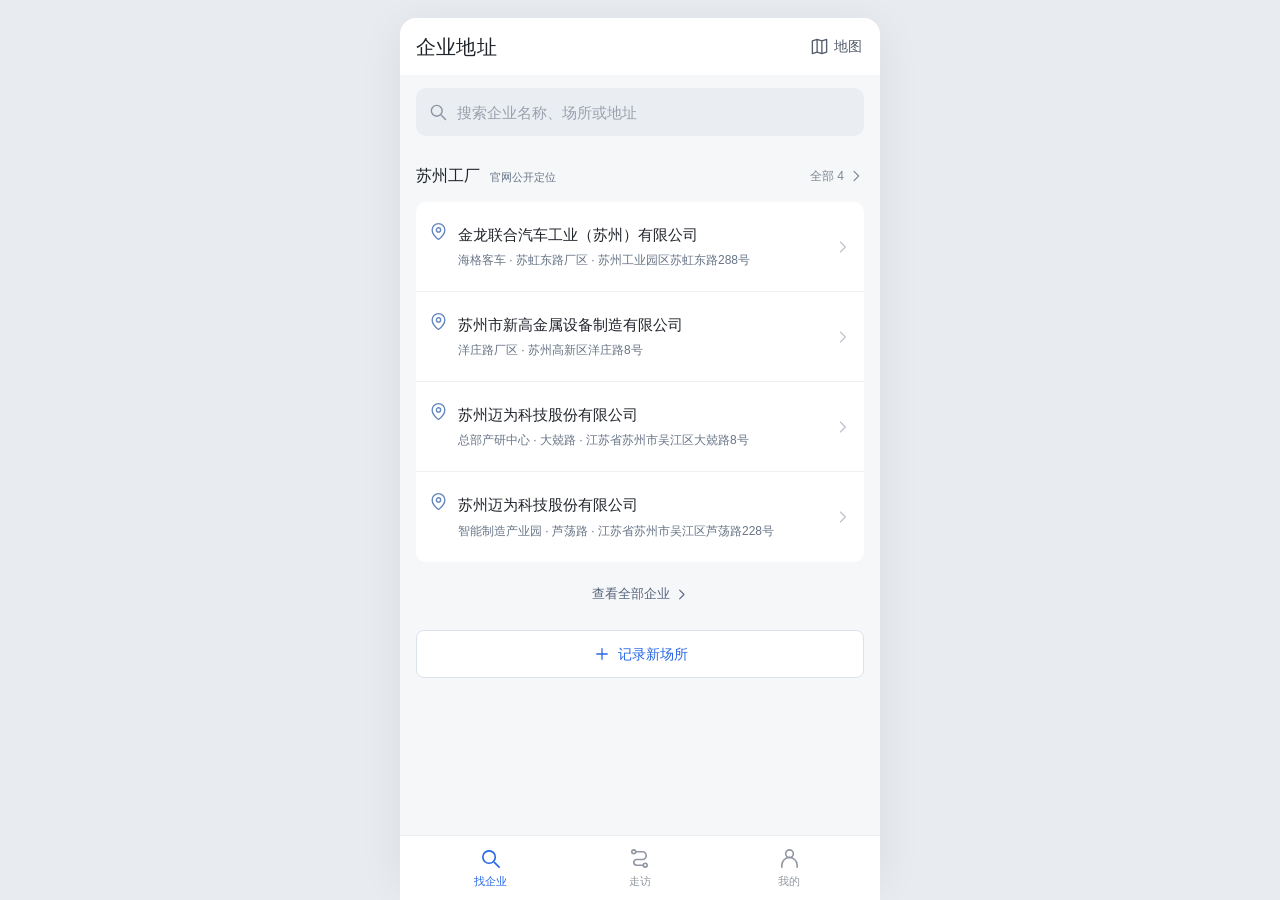
==== user.html @ c76dea18 "Keep bottom navigation flush with viewport on all screen widths" ====
﻿<!doctype html>
<html lang="zh-CN">
<head><meta charset="UTF-8"><meta name="viewport" content="width=device-width,initial-scale=1,viewport-fit=cover"><meta name="theme-color" content="#ffffff"><title>地址备忘录</title><link rel="stylesheet" href="vendor/leaflet-1.9.4/leaflet.css"><link rel="stylesheet" href="arrival-guide.css?v=20261104-h5-refine1"><link rel="stylesheet" href="user-styles.css?v=20261104-bottom-fix1"><link rel="stylesheet" href="position-editor.css?v=20261104-h5-refine1"><link rel="stylesheet" href="h5-refinement.css?v=20261104-h5-refine1"></head>
<body>
<svg class="symbols" aria-hidden="true" xmlns="http://www.w3.org/2000/svg"><defs>
<symbol id="u-search" viewBox="0 0 24 24"><circle cx="10.5" cy="10.5" r="6.5"/><path d="m16 16 5 5"/></symbol><symbol id="u-map" viewBox="0 0 24 24"><path d="m3 5 6-2 6 2 6-2v16l-6 2-6-2-6 2V5ZM9 3v16m6-14v16"/></symbol><symbol id="u-route" viewBox="0 0 24 24"><circle cx="6" cy="5" r="2"/><circle cx="18" cy="19" r="2"/><path d="M8 5h7a4 4 0 0 1 0 8H9a3 3 0 0 0 0 6h7"/></symbol><symbol id="u-user" viewBox="0 0 24 24"><circle cx="12" cy="7" r="4"/><path d="M4 21v-2a8 8 0 0 1 16 0v2"/></symbol><symbol id="u-pin" viewBox="0 0 24 24"><path d="M20 10c0 6-8 12-8 12S4 16 4 10a8 8 0 1 1 16 0Z"/><circle cx="12" cy="10" r="2.7"/></symbol><symbol id="u-arrow" viewBox="0 0 24 24"><path d="m12 4 8 16-8-4-8 4 8-16Z"/></symbol><symbol id="u-plus" viewBox="0 0 24 24"><path d="M12 5v14M5 12h14"/></symbol><symbol id="u-camera" viewBox="0 0 24 24"><path d="M3 7h4l2-3h6l2 3h4v14H3V7Z"/><circle cx="12" cy="13" r="4"/></symbol><symbol id="u-close" viewBox="0 0 24 24"><path d="m6 6 12 12M6 18 18 6"/></symbol><symbol id="u-check" viewBox="0 0 24 24"><path d="m5 12 4 4L19 6"/></symbol><symbol id="u-clock" viewBox="0 0 24 24"><circle cx="12" cy="12" r="9"/><path d="M12 7v5l3 2"/></symbol><symbol id="u-chevron" viewBox="0 0 24 24"><path d="m9 5 7 7-7 7"/></symbol><symbol id="u-back" viewBox="0 0 24 24"><path d="m15 5-7 7 7 7"/></symbol><symbol id="u-more" viewBox="0 0 24 24"><circle cx="5" cy="12" r="1"/><circle cx="12" cy="12" r="1"/><circle cx="19" cy="12" r="1"/></symbol><symbol id="u-lock" viewBox="0 0 24 24"><rect x="5" y="10" width="14" height="11" rx="2"/><path d="M8 10V7a4 4 0 0 1 8 0v3"/></symbol><symbol id="u-info" viewBox="0 0 24 24"><circle cx="12" cy="12" r="9"/><path d="M12 11v6m0-10v1"/></symbol><symbol id="u-trash" viewBox="0 0 24 24"><path d="M4 7h16m-10 4v6m4-6v6M9 7V4h6v3l1 14H8L9 7Z"/></symbol>
<symbol id="u-edit" viewBox="0 0 24 24"><path d="m14 5 5 5M13 6 5 14l-1 6 6-1L21 8a2 2 0 0 0 0-3l-2-2a2 2 0 0 0-3 0l-3 3ZM11 4H5a2 2 0 0 0-2 2v14a1 1 0 0 0 1 1h14a2 2 0 0 0 2-2v-6"/></symbol>
</defs></svg>
<svg class="symbols" aria-hidden="true" xmlns="http://www.w3.org/2000/svg"><defs>
<symbol id="u-settings" viewBox="0 0 24 24"><path d="m9 3 1-1h4l1 3 3 1 3 2-1 4 1 4-3 2-3 1-1 3h-4l-1-3-3-1-3-2 1-4-1-4 3-2 3-1V3Z"/><circle cx="12" cy="12" r="3.5"/></symbol>
<symbol id="u-filter" viewBox="0 0 24 24"><path d="M4 5h16l-6 7v6l-4 2v-8L4 5Z"/></symbol>
<symbol id="u-down" viewBox="0 0 24 24"><path d="m6 9 6 6 6-6"/></symbol>
<symbol id="u-up" viewBox="0 0 24 24"><path d="m6 15 6-6 6 6"/></symbol>
<symbol id="u-sort" viewBox="0 0 24 24"><path d="M8 4v16m-4-4 4 4 4-4M16 20V4m-4 4 4-4 4 4"/></symbol>
<symbol id="u-list" viewBox="0 0 24 24"><path d="M8 6h12M8 12h12M8 18h12M3 6h1M3 12h1M3 18h1"/></symbol>
<symbol id="u-undo" viewBox="0 0 24 24"><path d="M4 10a8 8 0 1 1 1 8M4 4v6h6"/></symbol>
<symbol id="u-download" viewBox="0 0 24 24"><path d="M12 3v12m-4-4 4 4 4-4M4 15v5h16v-5"/></symbol>
<symbol id="u-phone" viewBox="0 0 24 24"><path d="M6 3h3l2 5-3 2a14 14 0 0 0 6 6l2-3 5 2v3a3 3 0 0 1-3 3C9 20 4 15 3 6a3 3 0 0 1 3-3Z"/></symbol>
</defs></svg>
<div class="phone-app">
  <header class="user-topbar"><div class="user-brand"><span class="brand-pin"><svg><use href="#u-pin"/></svg></span><span>地址备忘录<small>现场地址记录</small></span></div><button class="top-icon" data-action="guide" aria-label="使用说明"><svg><use href="#u-info"/></svg></button></header>
  <main id="user-content" tabindex="-1"></main>
  <nav class="user-tabbar" aria-label="主要导航"><button data-page="home" class="active"><svg><use href="#u-search"/></svg><span>找企业</span></button><button data-page="route"><svg><use href="#u-route"/></svg><span>走访</span><b id="user-route-count" hidden>0</b></button><button data-page="mine"><svg><use href="#u-user"/></svg><span>我的</span></button></nav>
</div>
<dialog id="user-modal"><div class="modal-head"><div><span class="eyebrow" id="user-modal-kicker">地址备忘录</span><h2 id="user-modal-title"></h2></div><button class="top-icon" data-action="close-modal" aria-label="关闭"><svg><use href="#u-close"/></svg></button></div><div id="user-modal-body"></div></dialog>
<aside id="user-detail" class="user-detail" hidden tabindex="-1" role="dialog" aria-modal="true"></aside><div id="user-backdrop" class="user-backdrop" hidden></div><div id="user-toast" class="user-toast" hidden role="status" aria-live="polite"></div><input id="user-photo-file" type="file" accept="image/jpeg,image/png,image/webp" hidden>
<script src="vendor/leaflet-1.9.4/leaflet.js"></script><script src="core.js"></script><script src="maps.js"></script><script src="guide-core.js"></script><script src="user-data.js?v=20261104-h5-refine1"></script><script src="factory-data.js?v=20261104-h5-refine1"></script><script src="location-map.js?v=20261104-h5-refine1"></script><script src="position-editor.js?v=20261104-h5-refine1"></script><script src="arrival-guide.js?v=20261104-h5-refine1"></script><script src="user-app.js?v=20261104-h5-refine1"></script>
</body></html>
---- vendor/leaflet-1.9.4/leaflet.css ----
/* required styles */

.leaflet-pane,
.leaflet-tile,
.leaflet-marker-icon,
.leaflet-marker-shadow,
.leaflet-tile-container,
.leaflet-pane > svg,
.leaflet-pane > canvas,
.leaflet-zoom-box,
.leaflet-image-layer,
.leaflet-layer {
	position: absolute;
	left: 0;
	top: 0;
	}
.leaflet-container {
	overflow: hidden;
	}
.leaflet-tile,
.leaflet-marker-icon,
.leaflet-marker-shadow {
	-webkit-user-select: none;
	   -moz-user-select: none;
	        user-select: none;
	  -webkit-user-drag: none;
	}
/* Prevents IE11 from highlighting tiles in blue */
.leaflet-tile::selection {
	background: transparent;
}
/* Safari renders non-retina tile on retina better with this, but Chrome is worse */
.leaflet-safari .leaflet-tile {
	image-rendering: -webkit-optimize-contrast;
	}
/* hack that prevents hw layers "stretching" when loading new tiles */
.leaflet-safari .leaflet-tile-container {
	width: 1600px;
	height: 1600px;
	-webkit-transform-origin: 0 0;
	}
.leaflet-marker-icon,
.leaflet-marker-shadow {
	display: block;
	}
/* .leaflet-container svg: reset svg max-width decleration shipped in Joomla! (joomla.org) 3.x */
/* .leaflet-container img: map is broken in FF if you have max-width: 100% on tiles */
.leaflet-container .leaflet-overlay-pane svg {
	max-width: none !important;
	max-height: none !important;
	}
.leaflet-container .leaflet-marker-pane img,
.leaflet-container .leaflet-shadow-pane img,
.leaflet-container .leaflet-tile-pane img,
.leaflet-container img.leaflet-image-layer,
.leaflet-container .leaflet-tile {
	max-width: none !important;
	max-height: none !important;
	width: auto;
	padding: 0;
	}

.leaflet-container img.leaflet-tile {
	/* See: https://bugs.chromium.org/p/chromium/issues/detail?id=600120 */
	mix-blend-mode: plus-lighter;
}

.leaflet-container.leaflet-touch-zoom {
	-ms-touch-action: pan-x pan-y;
	touch-action: pan-x pan-y;
	}
.leaflet-container.leaflet-touch-drag {
	-ms-touch-action: pinch-zoom;
	/* Fallback for FF which doesn't support pinch-zoom */
	touch-action: none;
	touch-action: pinch-zoom;
}
.leaflet-container.leaflet-touch-drag.leaflet-touch-zoom {
	-ms-touch-action: none;
	touch-action: none;
}
.leaflet-container {
	-webkit-tap-highlight-color: transparent;
}
.leaflet-container a {
	-webkit-tap-highlight-color: rgba(51, 181, 229, 0.4);
}
.leaflet-tile {
	filter: inherit;
	visibility: hidden;
	}
.leaflet-tile-loaded {
	visibility: inherit;
	}
.leaflet-zoom-box {
	width: 0;
	height: 0;
	-moz-box-sizing: border-box;
	     box-sizing: border-box;
	z-index: 800;
	}
/* workaround for https://bugzilla.mozilla.org/show_bug.cgi?id=888319 */
.leaflet-overlay-pane svg {
	-moz-user-select: none;
	}

.leaflet-pane         { z-index: 400; }

.leaflet-tile-pane    { z-index: 200; }
.leaflet-overlay-pane { z-index: 400; }
.leaflet-shadow-pane  { z-index: 500; }
.leaflet-marker-pane  { z-index: 600; }
.leaflet-tooltip-pane   { z-index: 650; }
.leaflet-popup-pane   { z-index: 700; }

.leaflet-map-pane canvas { z-index: 100; }
.leaflet-map-pane svg    { z-index: 200; }

.leaflet-vml-shape {
	width: 1px;
	height: 1px;
	}
.lvml {
	behavior: url(#default#VML);
	display: inline-block;
	position: absolute;
	}


/* control positioning */

.leaflet-control {
	position: relative;
	z-index: 800;
	pointer-events: visiblePainted; /* IE 9-10 doesn't have auto */
	pointer-events: auto;
	}
.leaflet-top,
.leaflet-bottom {
	position: absolute;
	z-index: 1000;
	pointer-events: none;
	}
.leaflet-top {
	top: 0;
	}
.leaflet-right {
	right: 0;
	}
.leaflet-bottom {
	bottom: 0;
	}
.leaflet-left {
	left: 0;
	}
.leaflet-control {
	float: left;
	clear: both;
	}
.leaflet-right .leaflet-control {
	float: right;
	}
.leaflet-top .leaflet-control {
	margin-top: 10px;
	}
.leaflet-bottom .leaflet-control {
	margin-bottom: 10px;
	}
.leaflet-left .leaflet-control {
	margin-left: 10px;
	}
.leaflet-right .leaflet-control {
	margin-right: 10px;
	}


/* zoom and fade animations */

.leaflet-fade-anim .leaflet-popup {
	opacity: 0;
	-webkit-transition: opacity 0.2s linear;
	   -moz-transition: opacity 0.2s linear;
	        transition: opacity 0.2s linear;
	}
.leaflet-fade-anim .leaflet-map-pane .leaflet-popup {
	opacity: 1;
	}
.leaflet-zoom-animated {
	-webkit-transform-origin: 0 0;
	    -ms-transform-origin: 0 0;
	        transform-origin: 0 0;
	}
svg.leaflet-zoom-animated {
	will-change: transform;
}

.leaflet-zoom-anim .leaflet-zoom-animated {
	-webkit-transition: -webkit-transform 0.25s cubic-bezier(0,0,0.25,1);
	   -moz-transition:    -moz-transform 0.25s cubic-bezier(0,0,0.25,1);
	        transition:         transform 0.25s cubic-bezier(0,0,0.25,1);
	}
.leaflet-zoom-anim .leaflet-tile,
.leaflet-pan-anim .leaflet-tile {
	-webkit-transition: none;
	   -moz-transition: none;
	        transition: none;
	}

.leaflet-zoom-anim .leaflet-zoom-hide {
	visibility: hidden;
	}


/* cursors */

.leaflet-interactive {
	cursor: pointer;
	}
.leaflet-grab {
	cursor: -webkit-grab;
	cursor:    -moz-grab;
	cursor:         grab;
	}
.leaflet-crosshair,
.leaflet-crosshair .leaflet-interactive {
	cursor: crosshair;
	}
.leaflet-popup-pane,
.leaflet-control {
	cursor: auto;
	}
.leaflet-dragging .leaflet-grab,
.leaflet-dragging .leaflet-grab .leaflet-interactive,
.leaflet-dragging .leaflet-marker-draggable {
	cursor: move;
	cursor: -webkit-grabbing;
	cursor:    -moz-grabbing;
	cursor:         grabbing;
	}

/* marker & overlays interactivity */
.leaflet-marker-icon,
.leaflet-marker-shadow,
.leaflet-image-layer,
.leaflet-pane > svg path,
.leaflet-tile-container {
	pointer-events: none;
	}

.leaflet-marker-icon.leaflet-interactive,
.leaflet-image-layer.leaflet-interactive,
.leaflet-pane > svg path.leaflet-interactive,
svg.leaflet-image-layer.leaflet-interactive path {
	pointer-events: visiblePainted; /* IE 9-10 doesn't have auto */
	pointer-events: auto;
	}

/* visual tweaks */

.leaflet-container {
	background: #ddd;
	outline-offset: 1px;
	}
.leaflet-container a {
	color: #0078A8;
	}
.leaflet-zoom-box {
	border: 2px dotted #38f;
	background: rgba(255,255,255,0.5);
	}


/* general typography */
.leaflet-container {
	font-family: "Helvetica Neue", Arial, Helvetica, sans-serif;
	font-size: 12px;
	font-size: 0.75rem;
	line-height: 1.5;
	}


/* general toolbar styles */

.leaflet-bar {
	box-shadow: 0 1px 5px rgba(0,0,0,0.65);
	border-radius: 4px;
	}
.leaflet-bar a {
	background-color: #fff;
	border-bottom: 1px solid #ccc;
	width: 26px;
	height: 26px;
	line-height: 26px;
	display: block;
	text-align: center;
	text-decoration: none;
	color: black;
	}
.leaflet-bar a,
.leaflet-control-layers-toggle {
	background-position: 50% 50%;
	background-repeat: no-repeat;
	display: block;
	}
.leaflet-bar a:hover,
.leaflet-bar a:focus {
	background-color: #f4f4f4;
	}
.leaflet-bar a:first-child {
	border-top-left-radius: 4px;
	border-top-right-radius: 4px;
	}
.leaflet-bar a:last-child {
	border-bottom-left-radius: 4px;
	border-bottom-right-radius: 4px;
	border-bottom: none;
	}
.leaflet-bar a.leaflet-disabled {
	cursor: default;
	background-color: #f4f4f4;
	color: #bbb;
	}

.leaflet-touch .leaflet-bar a {
	width: 30px;
	height: 30px;
	line-height: 30px;
	}
.leaflet-touch .leaflet-bar a:first-child {
	border-top-left-radius: 2px;
	border-top-right-radius: 2px;
	}
.leaflet-touch .leaflet-bar a:last-child {
	border-bottom-left-radius: 2px;
	border-bottom-right-radius: 2px;
	}

/* zoom control */

.leaflet-control-zoom-in,
.leaflet-control-zoom-out {
	font: bold 18px 'Lucida Console', Monaco, monospace;
	text-indent: 1px;
	}

.leaflet-touch .leaflet-control-zoom-in, .leaflet-touch .leaflet-control-zoom-out  {
	font-size: 22px;
	}


/* layers control */

.leaflet-control-layers {
	box-shadow: 0 1px 5px rgba(0,0,0,0.4);
	background: #fff;
	border-radius: 5px;
	}
.leaflet-control-layers-toggle {
	background-image: url(images/layers.png);
	width: 36px;
	height: 36px;
	}
.leaflet-retina .leaflet-control-layers-toggle {
	background-image: url(images/layers-2x.png);
	background-size: 26px 26px;
	}
.leaflet-touch .leaflet-control-layers-toggle {
	width: 44px;
	height: 44px;
	}
.leaflet-control-layers .leaflet-control-layers-list,
.leaflet-control-layers-expanded .leaflet-control-layers-toggle {
	display: none;
	}
.leaflet-control-layers-expanded .leaflet-control-layers-list {
	display: block;
	position: relative;
	}
.leaflet-control-layers-expanded {
	padding: 6px 10px 6px 6px;
	color: #333;
	background: #fff;
	}
.leaflet-control-layers-scrollbar {
	overflow-y: scroll;
	overflow-x: hidden;
	padding-right: 5px;
	}
.leaflet-control-layers-selector {
	margin-top: 2px;
	position: relative;
	top: 1px;
	}
.leaflet-control-layers label {
	display: block;
	font-size: 13px;
	font-size: 1.08333em;
	}
.leaflet-control-layers-separator {
	height: 0;
	border-top: 1px solid #ddd;
	margin: 5px -10px 5px -6px;
	}

/* Default icon URLs */
.leaflet-default-icon-path { /* used only in path-guessing heuristic, see L.Icon.Default */
	background-image: url(images/marker-icon.png);
	}


/* attribution and scale controls */

.leaflet-container .leaflet-control-attribution {
	background: #fff;
	background: rgba(255, 255, 255, 0.8);
	margin: 0;
	}
.leaflet-control-attribution,
.leaflet-control-scale-line {
	padding: 0 5px;
	color: #333;
	line-height: 1.4;
	}
.leaflet-control-attribution a {
	text-decoration: none;
	}
.leaflet-control-attribution a:hover,
.leaflet-control-attribution a:focus {
	text-decoration: underline;
	}
.leaflet-attribution-flag {
	display: inline !important;
	vertical-align: baseline !important;
	width: 1em;
	height: 0.6669em;
	}
.leaflet-left .leaflet-control-scale {
	margin-left: 5px;
	}
.leaflet-bottom .leaflet-control-scale {
	margin-bottom: 5px;
	}
.leaflet-control-scale-line {
	border: 2px solid #777;
	border-top: none;
	line-height: 1.1;
	padding: 2px 5px 1px;
	white-space: nowrap;
	-moz-box-sizing: border-box;
	     box-sizing: border-box;
	background: rgba(255, 255, 255, 0.8);
	text-shadow: 1px 1px #fff;
	}
.leaflet-control-scale-line:not(:first-child) {
	border-top: 2px solid #777;
	border-bottom: none;
	margin-top: -2px;
	}
.leaflet-control-scale-line:not(:first-child):not(:last-child) {
	border-bottom: 2px solid #777;
	}

.leaflet-touch .leaflet-control-attribution,
.leaflet-touch .leaflet-control-layers,
.leaflet-touch .leaflet-bar {
	box-shadow: none;
	}
.leaflet-touch .leaflet-control-layers,
.leaflet-touch .leaflet-bar {
	border: 2px solid rgba(0,0,0,0.2);
	background-clip: padding-box;
	}


/* popup */

.leaflet-popup {
	position: absolute;
	text-align: center;
	margin-bottom: 20px;
	}
.leaflet-popup-content-wrapper {
	padding: 1px;
	text-align: left;
	border-radius: 12px;
	}
.leaflet-popup-content {
	margin: 13px 24px 13px 20px;
	line-height: 1.3;
	font-size: 13px;
	font-size: 1.08333em;
	min-height: 1px;
	}
.leaflet-popup-content p {
	margin: 17px 0;
	margin: 1.3em 0;
	}
.leaflet-popup-tip-container {
	width: 40px;
	height: 20px;
	position: absolute;
	left: 50%;
	margin-top: -1px;
	margin-left: -20px;
	overflow: hidden;
	pointer-events: none;
	}
.leaflet-popup-tip {
	width: 17px;
	height: 17px;
	padding: 1px;

	margin: -10px auto 0;
	pointer-events: auto;

	-webkit-transform: rotate(45deg);
	   -moz-transform: rotate(45deg);
	    -ms-transform: rotate(45deg);
	        transform: rotate(45deg);
	}
.leaflet-popup-content-wrapper,
.leaflet-popup-tip {
	background: white;
	color: #333;
	box-shadow: 0 3px 14px rgba(0,0,0,0.4);
	}
.leaflet-container a.leaflet-popup-close-button {
	position: absolute;
	top: 0;
	right: 0;
	border: none;
	text-align: center;
	width: 24px;
	height: 24px;
	font: 16px/24px Tahoma, Verdana, sans-serif;
	color: #757575;
	text-decoration: none;
	background: transparent;
	}
.leaflet-container a.leaflet-popup-close-button:hover,
.leaflet-container a.leaflet-popup-close-button:focus {
	color: #585858;
	}
.leaflet-popup-scrolled {
	overflow: auto;
	}

.leaflet-oldie .leaflet-popup-content-wrapper {
	-ms-zoom: 1;
	}
.leaflet-oldie .leaflet-popup-tip {
	width: 24px;
	margin: 0 auto;

	-ms-filter: "progid:DXImageTransform.Microsoft.Matrix(M11=0.70710678, M12=0.70710678, M21=-0.70710678, M22=0.70710678)";
	filter: progid:DXImageTransform.Microsoft.Matrix(M11=0.70710678, M12=0.70710678, M21=-0.70710678, M22=0.70710678);
	}

.leaflet-oldie .leaflet-control-zoom,
.leaflet-oldie .leaflet-control-layers,
.leaflet-oldie .leaflet-popup-content-wrapper,
.leaflet-oldie .leaflet-popup-tip {
	border: 1px solid #999;
	}


/* div icon */

.leaflet-div-icon {
	background: #fff;
	border: 1px solid #666;
	}


/* Tooltip */
/* Base styles for the element that has a tooltip */
.leaflet-tooltip {
	position: absolute;
	padding: 6px;
	background-color: #fff;
	border: 1px solid #fff;
	border-radius: 3px;
	color: #222;
	white-space: nowrap;
	-webkit-user-select: none;
	-moz-user-select: none;
	-ms-user-select: none;
	user-select: none;
	pointer-events: none;
	box-shadow: 0 1px 3px rgba(0,0,0,0.4);
	}
.leaflet-tooltip.leaflet-interactive {
	cursor: pointer;
	pointer-events: auto;
	}
.leaflet-tooltip-top:before,
.leaflet-tooltip-bottom:before,
.leaflet-tooltip-left:before,
.leaflet-tooltip-right:before {
	position: absolute;
	pointer-events: none;
	border: 6px solid transparent;
	background: transparent;
	content: "";
	}

/* Directions */

.leaflet-tooltip-bottom {
	margin-top: 6px;
}
.leaflet-tooltip-top {
	margin-top: -6px;
}
.leaflet-tooltip-bottom:before,
.leaflet-tooltip-top:before {
	left: 50%;
	margin-left: -6px;
	}
.leaflet-tooltip-top:before {
	bottom: 0;
	margin-bottom: -12px;
	border-top-color: #fff;
	}
.leaflet-tooltip-bottom:before {
	top: 0;
	margin-top: -12px;
	margin-left: -6px;
	border-bottom-color: #fff;
	}
.leaflet-tooltip-left {
	margin-left: -6px;
}
.leaflet-tooltip-right {
	margin-left: 6px;
}
.leaflet-tooltip-left:before,
.leaflet-tooltip-right:before {
	top: 50%;
	margin-top: -6px;
	}
.leaflet-tooltip-left:before {
	right: 0;
	margin-right: -12px;
	border-left-color: #fff;
	}
.leaflet-tooltip-right:before {
	left: 0;
	margin-left: -12px;
	border-right-color: #fff;
	}

/* Printing */

@media print {
	/* Prevent printers from removing background-images of controls. */
	.leaflet-control {
		-webkit-print-color-adjust: exact;
		print-color-adjust: exact;
		}
	}
---- arrival-guide.css ----
/* Photo instructions use a continuous reading surface, like an on-site guide. */
#arrival-dialog{--ag-text:#242a2e;--ag-muted:#727b82;--ag-line:#e9ecee;--ag-accent:#dc7434;color:var(--ag-text);border:0;border-radius:0;padding:0;margin:0 auto;top:0;bottom:0;width:100%;max-width:520px;height:100dvh;max-height:100dvh;background:#f5f6f7;overflow:hidden;box-shadow:0 0 28px #0002;font-family:"Microsoft YaHei","PingFang SC",system-ui,sans-serif;font-size:14px;line-height:1.6}
#arrival-dialog[open]{display:flex;flex-direction:column}
#arrival-dialog::backdrop{background:#17242c60;backdrop-filter:none}
#arrival-dialog button{font:inherit;line-height:1.4;border:0;background:transparent;color:inherit;min-height:44px;cursor:pointer}
#arrival-dialog button:disabled{color:#b6bcc1;cursor:default}
#arrival-dialog button:focus-visible,#arrival-dialog textarea:focus-visible{outline:2px solid #167865;outline-offset:-2px}
#arrival-dialog button svg{width:18px;height:18px;flex-shrink:0}
#arrival-dialog h2{font-size:15px;font-weight:600;margin:0;line-height:1.5}
#arrival-dialog p{margin:0;white-space:pre-wrap;overflow-wrap:anywhere}
#arrival-dialog textarea{font-family:inherit;font-size:16px;line-height:1.65;width:100%;resize:vertical;color:var(--ag-text);border:0;background:#f6f7f8;border-radius:4px;padding:12px;min-height:78px;box-sizing:border-box;display:block}
#arrival-dialog textarea::placeholder{color:#929aa1;font-size:14px}
.ag-bar{height:52px;flex-shrink:0;display:grid;grid-template-columns:86px 1fr 86px;align-items:center;background:#fff;border-bottom:1px solid var(--ag-line);z-index:2}
.ag-bar h1{text-align:center;font-size:17px;font-weight:600;margin:0}
#arrival-dialog .ag-bar button{padding:10px}
#arrival-dialog .ag-bar>button:first-child{justify-self:start;width:48px;display:grid;place-items:center}
#arrival-dialog .ag-text{font-size:13px;color:#4c565f}
.ag-body{flex:1;min-height:0;overflow-y:auto;overscroll-behavior:contain;-webkit-overflow-scrolling:touch;scroll-padding-top:12px;padding-bottom:18px}
.ag-place{padding:0 10px;background:#fff}
.ag-cover{height:236px;background:#e9edef;overflow:hidden;position:relative}
.ag-cover>svg,.ag-cover>img{width:100%;height:100%;object-fit:cover;stroke:none}
.ag-cover:has(>svg)::after{content:"示例";position:absolute;top:10px;left:10px;font-size:11px;padding:1px 6px;color:#56666b;background:#ffffffe0;border-radius:2px}
.ag-cover-info{position:absolute;inset:auto 0 0;padding:38px 13px 13px;background:linear-gradient(transparent,#000c);color:#fff;display:flex;gap:10px;align-items:flex-end}
.ag-cover-info>div{min-width:0;flex:1}
#arrival-dialog .ag-cover-info h2{font-size:18px;font-weight:500;line-height:1.4;margin-bottom:6px;overflow-wrap:anywhere}
.ag-cover-info p{font-size:12px;line-height:1.5;color:#ffffffe6}
#arrival-dialog .ag-cover-info>button{display:flex;flex-direction:column;align-items:center;justify-content:center;color:#fff;font-size:11px;padding:2px 0;min-width:42px;gap:3px}
#arrival-dialog .ag-cover-info>button svg{width:22px;height:22px}
.ag-parking{margin:0;padding:12px 10px 10px}
#arrival-dialog .ag-parking h2{font-weight:500;color:#575d61;padding:0 7px 8px}
.ag-parking p{color:#34393d;font-size:14px;background:#fff;border-radius:4px;padding:12px 13px;line-height:1.6}
.ag-route{margin-top:8px;padding:0 10px 12px}
.ag-section-head{display:flex;align-items:center;justify-content:space-between;gap:8px;padding:0 7px;margin-bottom:2px;min-height:46px}
#arrival-dialog .ag-section-head h2{font-weight:500;color:#575d61;font-size:16px}
#arrival-dialog .ag-section-head>button{display:flex;align-items:center;gap:3px;font-size:12px;color:#555d63;padding:8px 0}
#arrival-dialog .ag-section-head>button svg{width:14px;height:14px}
.ag-reader{background:#f7f7f7;padding-bottom:max(12px,env(safe-area-inset-bottom))}
.ag-timeline{margin:0;padding:18px 0 0;list-style:none;background:#fff;border-radius:4px}
.ag-read-step{display:flex;gap:8px;position:relative;padding:0 0 30px}
.ag-read-step:not(:last-child)::before{content:"";position:absolute;left:13px;top:30px;bottom:4px;border-left:2px dotted #e7e7e7}
.ag-step-num{width:26px;flex-shrink:0;font-size:20px;line-height:1.3;color:var(--ag-accent);font-variant-numeric:tabular-nums;background:#fff;z-index:1}
.ag-step-content{min-width:0;flex:1}
.ag-step-content>p{font-size:14px;color:#666;line-height:1.5;padding:0 8px 13px 0}
#arrival-dialog .ag-step-photo{position:relative;width:100%;display:block;padding:0;overflow:hidden;text-align:left;border-radius:3px}
.ag-step-photo canvas,.ag-step-content>canvas{width:100%;height:auto;display:block;background:#eef1f3;min-height:100px}
.ag-step-photo>span{position:absolute;right:6px;bottom:6px;background:#17242ca8;color:#fff;font-size:10px;border-radius:3px;padding:4px 6px}
#arrival-dialog .ag-step-photo>span svg{height:12px;width:12px}
.ag-footer{flex-shrink:0;padding:10px 16px max(8px,env(safe-area-inset-bottom));background:#fff;border-top:1px solid var(--ag-line);display:flex;flex-direction:column;gap:4px}
#arrival-dialog .ag-primary{background:#087f70;color:#fff;width:100%;border-radius:5px;min-height:46px;font-size:15px;font-weight:500;padding:10px 14px;display:flex;gap:6px;align-items:center;justify-content:center}
#arrival-dialog .ag-primary:disabled{background:#c5cecc;color:#fff}
.ag-footer>small{font-size:10px;color:#8c969c;text-align:center}
.ag-updated{font-size:11px;color:#858e94;padding:14px}
.ag-edit-intro{padding:17px 16px;background:#fff}
.ag-edit-intro p{font-size:12px;color:#7c858d;margin-top:4px!important}
.ag-position,.ag-parking-edit{padding:14px 16px;background:white;margin-top:8px}
.ag-position>div{display:flex;align-items:center;justify-content:space-between}
#arrival-dialog .ag-position button{font-size:12px;color:#087f70;display:flex;align-items:center;gap:4px;padding:4px 0}
.ag-coordinate,.ag-position-hint{font-size:11px;color:#7c858d;margin:1px 0 10px!important}
.ag-field{display:block}
.ag-field>span{display:block;font-size:13px;margin:0 0 7px;font-weight:500}
.ag-edit-route-head{padding:18px 16px 10px}
.ag-edit-route-head>p{color:#7c858d;font-size:12px;margin-top:3px!important}
.ag-edit-step{background:#fff;padding:10px 14px 14px;margin:0 12px 10px;border:1px solid var(--ag-line);border-radius:5px;scroll-margin-top:12px}
.ag-edit-step>header{display:flex;align-items:center;justify-content:space-between;gap:4px;margin-bottom:7px}
.ag-edit-step>header>b{font-size:14px;font-weight:550;white-space:nowrap}
.ag-edit-step>header>b>span{font-size:19px;color:var(--ag-accent);margin-right:5px;font-weight:400}
.ag-edit-step>header>div{display:flex;gap:0}
#arrival-dialog .ag-edit-step>header button{min-width:44px;padding:4px;color:#7c858d;font-size:18px}
#arrival-dialog .ag-edit-step>header button:disabled{color:#c9cfd3}
.ag-photo-input{position:relative;display:block;min-height:130px;background:#f6f7f8;border:1px dashed #d7dde0;border-radius:4px;overflow:hidden;cursor:pointer}
.ag-photo-input canvas{display:block;width:100%;height:auto}
.ag-photo-input input,.ag-feedback-upload input{position:absolute;width:100%;height:100%;inset:0;opacity:0;cursor:pointer}
.ag-photo-input:focus-within,.ag-feedback-upload:focus-within{outline:2px solid #167865}
.ag-photo-empty{min-height:130px;display:flex;flex-direction:column;align-items:center;justify-content:center;gap:7px;color:#606d76;font-size:14px}
.ag-photo-empty svg{width:28px;height:28px;color:#86949d}
.ag-photo-empty small{font-size:11px;color:#919ba2}
.ag-replace{position:absolute;bottom:7px;right:7px;color:#fff;background:#17242ca8;padding:4px 8px;border-radius:3px;font-size:11px}
.ag-photo-tools{display:flex;align-items:center;justify-content:space-between;gap:6px}
#arrival-dialog .ag-photo-tools button{font-size:12px;color:#697880;padding:0 2px}
.ag-step-text{display:block;margin-top:10px;background:#f6f7f8;border-radius:4px}
#arrival-dialog .ag-step-text textarea{min-height:90px;padding-bottom:0}
.ag-step-text small{font-size:11px;color:#969fa6;display:block;text-align:right;padding:3px 10px 7px}
#arrival-dialog .ag-add-step{border:1px dashed #cbd3d7;border-radius:5px;margin:2px 12px 12px;width:calc(100% - 24px);min-height:48px;display:flex;align-items:center;justify-content:center;gap:6px;background:white;color:#556770;font-size:14px}
.ag-error{margin:10px 14px!important;font-size:13px;color:#a63b27;background:#fff0ea;padding:10px;border-radius:4px}
.ag-busy{color:#087f70;font-size:12px;padding:8px 16px}
.ag-feedback-form{padding:20px 16px;background:#fff}
.ag-feedback-form>p{font-size:12px;color:#838d95;margin-top:4px!important}
.ag-feedback-upload{display:flex;align-items:center;justify-content:center;flex-direction:column;gap:6px;width:100px;height:100px;border:1px solid #d5dce0;border-radius:5px;position:relative;margin:14px 0 22px;color:#818b92;overflow:hidden;font-size:13px}
.ag-feedback-upload svg{width:28px;height:28px}
.ag-feedback-upload img{width:100%;height:100%;object-fit:cover}
.ag-feedback-text{display:block;background:#f6f7f8;border-radius:4px}
.ag-feedback-text b{display:block;font-size:15px;padding:0 0 12px;background:#fff;font-weight:600}
.ag-feedback-text small{display:block;text-align:right;padding:0 12px 8px;color:#98a0a6;font-size:12px}
.ag-local-note{padding-top:14px;line-height:1.7}
.ag-feedback-list{background:#fff;margin-top:8px;padding:14px}
.ag-feedback-record{padding:10px 0;border-bottom:1px solid var(--ag-line)}
.ag-feedback-record p{font-size:13px}
.ag-feedback-record small{font-size:11px;color:#8b969e}
.ag-record-tools{margin:12px 16px}
#arrival-dialog .ag-record-tools button{display:flex;align-items:center;justify-content:space-between;width:100%;font-size:13px;color:#6f787e}
.ag-submit{gap:8px;border-top:0;padding:8px 16px max(12px,env(safe-area-inset-bottom))}
#arrival-dialog .ag-submit .ag-primary{border-radius:24px;background:#ffdf47;color:#282c30;font-weight:500}
.ag-submit>small{font-size:11px;color:#989c9f}
#arrival-dialog .ag-feedback-photo{width:80px;padding:0;display:block;margin:6px 0}
.ag-feedback-photo img{display:block;width:80px;height:70px;object-fit:cover;border-radius:3px}
.ag-preview-note{font-size:12px;color:#986a31;background:#fff5e7;padding:8px 16px}
.ag-preview-title{padding:18px 16px 10px}
.ag-preview-timeline{background:white;padding:16px}
.ag-annotation{padding:16px;background:#f3f4f5}
.ag-annotation p{font-size:12px;color:#77828b;padding:0 0 12px}
#ag-mark-canvas{display:block;width:100%;height:auto;background:#e1e6e9;touch-action:none;cursor:crosshair}
.ag-mark-tools{display:flex;margin:12px 0;gap:8px}
#arrival-dialog .ag-mark-tools button{flex:1;border:1px solid #d1d9de;border-radius:4px;background:#fff;font-size:13px}
#arrival-dialog .ag-mark-tools button.active{border-color:#087f70;color:#087f70;background:#ecf4f1}
#arrival-dialog.ag-dark{background:#171b1e;color:#fff}
.ag-dark .ag-bar{background:#171b1e;border-color:#303639}
#arrival-dialog.ag-dark .ag-text{color:#fff}
.ag-lightbox{flex:1;min-height:0;overflow:auto;display:flex;align-items:center}
.ag-lightbox canvas{width:100%;height:auto;display:block;flex-shrink:0}
.ag-lightbox.ag-zoomed{display:block}
.ag-lightbox.ag-zoomed canvas{width:200%;max-width:none}
.ag-photo-caption{font-size:13px;flex-shrink:0;padding:16px 16px max(20px,env(safe-area-inset-bottom))}
.ag-empty{padding:35px 10px;color:#8a949c;text-align:center;font-size:14px}
#arrival-dialog .ag-empty button{display:block;margin:8px auto;color:#087f70}
.ag-exit{padding:24px 16px}
.ag-exit>p{margin:8px 0 24px!important;color:#717d85}
.ag-exit>button{margin:8px 0;width:100%}
.ag-sr{position:absolute;width:1px;height:1px;padding:0;overflow:hidden;clip:rect(0,0,0,0);white-space:nowrap}
.arrival-preview{border:1px solid #e5e9e8;background:white;border-radius:5px;overflow:hidden}
.arrival-preview-head{display:flex;align-items:center;justify-content:space-between;gap:10px;padding:0 12px}
.arrival-preview-head h2{font-size:14px!important;margin:0!important}
.arrival-preview-head button{border:0;background:none;min-height:44px;color:#677b72;font-size:12px}
.arrival-preview-open{display:flex;gap:12px;width:100%;text-align:left;background:white;border:0;border-top:1px solid #eef1ee;padding:12px;align-items:center;min-height:74px}
.arrival-preview-open>span{flex:1;font-size:13px;line-height:1.7;white-space:pre-wrap;display:-webkit-box;-webkit-line-clamp:2;-webkit-box-orient:vertical;overflow:hidden}
.arrival-preview-open>svg{flex-shrink:0;color:#8d9c94;width:16px}
.arrival-preview-foot{border-top:1px solid #eef1ee;padding:9px 12px;font-size:11px;color:#91a097}
@media(min-width:521px){#arrival-dialog{top:12px;bottom:12px;height:calc(100dvh - 24px);max-height:calc(100dvh - 24px);border-radius:10px}}

.ag-public-source{display:flex;align-items:center;justify-content:space-between;gap:8px;padding:8px 16px;background:#fff;border-bottom:1px solid #eef1ee;font-size:12px;color:#819087}.ag-public-source a{color:#49836a;flex-shrink:0;display:flex;align-items:center;min-height:44px;text-decoration:none}
.ag-cover.ag-cover-compact{height:112px}.ag-cover-empty{height:100%;display:flex;align-items:flex-start;justify-content:center;gap:7px;padding:16px 16px 62px;background:#edf1f3;color:#859198;font-size:12px}.ag-cover-empty svg{width:18px;height:18px}.ag-cover-compact .ag-cover-info{padding:19px 13px 10px;background:linear-gradient(transparent,#000b)}.ag-cover-compact .ag-cover-info h2{font-size:16px}
---- user-styles.css ----
@charset "UTF-8";
:root{--ink:#20242b;--muted:#858b94;--line:#edf0f3;--blue:#2867e8;--blue-soft:#eef4ff;--surface:#f6f7f9;--nav:calc(65px + env(safe-area-inset-bottom));font-family:-apple-system,BlinkMacSystemFont,"Segoe UI","Microsoft YaHei",sans-serif;color:var(--ink);font-synthesis:none}
*{box-sizing:border-box}body{margin:0;background:#e8ebef;font-size:15px;line-height:1.5}button,input,textarea,select{font:inherit;color:inherit}button,a{-webkit-tap-highlight-color:transparent}button{cursor:pointer;border:0;background:none;min-height:44px}button:disabled{color:#bec3cb!important;cursor:default}button:focus-visible,a:focus-visible,input:focus-visible,textarea:focus-visible{outline:2px solid var(--blue);outline-offset:2px}input,textarea{font-size:16px}button svg,a svg{flex-shrink:0}svg{width:22px;height:22px;fill:none;stroke:currentColor;stroke-width:1.7;stroke-linecap:round;stroke-linejoin:round;vertical-align:middle}.symbols{position:absolute;width:0;height:0;overflow:hidden}[hidden]{display:none!important}h1,h2,h3,p{margin:0}h2{font-size:17px;line-height:1.5}small{font-size:12px}.muted{color:var(--muted)}.sr-only{position:absolute;width:1px;height:1px;overflow:hidden;clip:rect(0,0,0,0)}
.phone-app{width:100%;max-width:480px;min-height:100dvh;margin:auto;background:var(--surface);position:relative}.user-topbar{height:58px;background:white;display:flex;align-items:center;justify-content:space-between;padding:0 16px;position:sticky;top:0;z-index:20;border-bottom:1px solid #f5f6f7}.page-heading{display:flex;align-items:center;gap:4px;min-width:0}.page-heading h1{font-size:20px;font-weight:650;letter-spacing:.2px}.page-heading>.icon-button{margin-left:-12px}.header-action{display:flex;gap:5px;align-items:center;padding:0 2px;color:#545d6c;font-size:14px}.header-action svg{width:19px;height:19px}.icon-button{display:inline-flex;align-items:center;justify-content:center;padding:10px;min-width:44px;min-height:44px;color:#79818e;border-radius:8px}.icon-button.is-added{color:var(--blue)}.icon-button:active{background:#eff2f6}#user-content{padding:0 16px calc(var(--nav) + 24px);min-height:calc(100dvh - 58px)}#user-content.has-dock{padding-bottom:calc(var(--nav) + 104px)}
.user-tabbar{position:fixed;bottom:0;left:50%;transform:translateX(-50%);width:100%;max-width:480px;min-height:var(--nav);padding:5px 16px calc(5px + env(safe-area-inset-bottom));display:flex;background:#fff;border-top:1px solid var(--line);z-index:30}.user-tabbar button{flex:1;position:relative;display:flex;flex-direction:column;align-items:center;justify-content:center;gap:3px;color:#9197a0;font-size:11px;min-height:54px}.user-tabbar button svg{width:23px;height:23px}.user-tabbar .active{color:var(--blue);font-weight:600}.user-tabbar b{position:absolute;top:3px;left:calc(50% + 8px);font-size:10px;color:#fff;background:#ef7557;min-width:16px;height:16px;line-height:16px;border-radius:8px;padding:0 4px}
.search-area{padding:12px 0 4px}.search-box{height:48px;display:flex;align-items:center;gap:9px;border-radius:10px;background:#eaeef3;padding:0 12px;color:#8b94a2}.search-box>svg{width:20px;height:20px}.search-box input{flex:1;min-width:0;width:100%;border:0;outline:0;background:none;height:48px;font-size:15px;color:var(--ink);padding:0}.search-box input::-webkit-search-cancel-button{display:none}.search-box input::placeholder{color:#9aA1ad}.clear-search{display:none;min-width:32px;min-height:44px;margin-right:-8px;padding:4px}.clear-search.visible{display:grid;place-items:center}.clear-search svg{width:17px;height:17px}.recent-section{padding-top:18px}.section-heading{display:flex;align-items:center;justify-content:space-between;gap:6px;min-height:52px}.section-heading h2{font-size:16px;font-weight:600}.section-heading h2 small{font-weight:400;color:#949ba6;margin-left:4px}.section-heading>.icon-button{margin-right:-8px}.recent-list{background:#fff;border-radius:12px;overflow:hidden}.recent-item{display:flex;align-items:center;gap:12px;padding:16px 14px;width:100%;text-align:left;border-bottom:1px solid var(--line)}.recent-item:last-child{border-bottom:0}.recent-icon{color:#a4abb5;align-self:flex-start;margin-top:2px}.recent-icon svg{width:19px;height:19px}.recent-item>span:nth-child(2){min-width:0;flex:1}.recent-item b{font-size:15px;font-weight:500;display:block;line-height:1.55}.recent-item small{display:block;font-size:12px;color:#9299a3;white-space:nowrap;overflow:hidden;text-overflow:ellipsis;margin-top:5px}.recent-item>svg{width:17px;color:#bdc2ca}.browse-all{display:flex;align-items:center;justify-content:center;gap:4px;width:100%;color:#7d8796;font-size:13px;margin-top:18px}.browse-all svg{width:15px;height:15px}.quiet-empty{padding:22px 16px;text-align:center;color:#929aa7;font-size:13px}.search-tools{display:flex;align-items:center;justify-content:space-between;gap:8px;padding-top:8px}.filter-scroll{display:flex;gap:8px;min-width:0}.filter-chip{display:inline-flex;align-items:center;gap:5px;min-height:40px;color:#6d7685;background:#fff;border-radius:7px;padding:0 10px;font-size:13px;white-space:nowrap}.filter-chip svg{width:15px;height:15px}.filter-chip.selected{color:var(--blue);background:var(--blue-soft)}.result-summary{display:flex;align-items:center;justify-content:space-between;min-height:38px;color:#8f98a5;font-size:12px}.result-summary button{color:#8a94a3;font-size:12px;min-height:36px}.result-list{background:white;border-radius:12px;overflow:hidden}.result-card{padding:0 14px;border-bottom:1px solid var(--line)}.result-card:last-child{border-bottom:0}.result-main{width:100%;text-align:left;display:block;padding:17px 0 0}.result-title{display:flex;gap:8px;align-items:flex-start}.result-title h2{font-size:16px;font-weight:600;line-height:1.5;flex:1;overflow-wrap:anywhere}.result-title>svg{width:16px;height:20px;color:#c0c6ce}.place-name{font-size:13px;color:#747d8b;margin-top:7px;display:flex;align-items:center;flex-wrap:wrap;gap:7px}.status{font-size:11px;display:inline-flex;align-items:center;gap:4px;border-radius:3px;padding:1px 5px;white-space:nowrap;color:#85909f;background:#f0f2f5}.status.verified{color:#4d9472;background:#eff7f2}.status.pending{color:#b58c42;background:#fcf6e9}.status.review{color:#c57754;background:#fdf0e9}.status.unlocated{color:#8c95a1;background:#f0f2f6}.result-address{font-size:13px;line-height:1.6;color:#8d95a1;margin-top:6px;overflow-wrap:anywhere}.result-bottom{display:flex;justify-content:space-between;align-items:center;gap:4px;padding:6px 0 9px}.result-tags{display:flex;gap:5px;min-width:0;flex-wrap:wrap;flex:1}.result-tags span{font-size:11px;color:#8f98a4;background:#f5f6f8;padding:2px 5px;white-space:nowrap}.result-actions{display:flex;align-items:center;gap:0;flex-shrink:0}.result-actions .icon-button{min-width:36px;padding:9px 7px}.result-actions .icon-button svg{width:19px;height:19px}.compact-primary{display:inline-flex;align-items:center;justify-content:center;gap:5px;min-height:38px;background:var(--blue);color:#fff;border-radius:7px;padding:0 11px;font-size:13px;margin-left:5px}.compact-primary svg{width:15px;height:15px}.result-actions .compact-primary{min-height:44px}
.primary,.secondary,.plain-button,.danger-button{display:inline-flex;align-items:center;justify-content:center;gap:7px;min-height:46px;font-size:15px;padding:10px 18px;border-radius:9px;text-decoration:none}.primary{color:#fff;background:var(--blue);font-weight:500}.secondary{color:var(--blue);background:var(--blue-soft)}.plain-button{color:#646f80;background:#fff}.danger-button{color:#fff;background:#d66b59}.text-button{font-size:12px;color:#7e8896;display:inline-flex;gap:4px;align-items:center;padding:0}.text-button svg{width:16px;height:16px}.empty{padding:60px 18px;text-align:center}.empty>svg{width:40px;height:40px;color:#b7bfcd;margin-bottom:16px}.empty h2{font-size:16px;color:#576273;font-weight:500}.empty p{color:#9aa2ae;font-size:13px;margin:8px 0 20px;line-height:1.8}.empty .primary,.empty .plain-button{font-size:14px}
.route-overview{display:flex;justify-content:space-between;align-items:center;padding:22px 1px 15px;font-size:14px;color:#737e8d}.route-overview b{font-weight:600;font-size:23px;color:var(--ink);margin:0 3px}.route-overview>.muted{font-size:12px}.next-stop{border-radius:12px;background:#fff;padding:16px}.section-kicker{font-size:12px;color:var(--blue);font-weight:500}.next-stop>button{display:block;width:100%;text-align:left;padding:8px 0 14px}.next-stop h2{font-size:19px;line-height:1.5;font-weight:600}.next-stop p{font-size:14px;color:#7a8494;margin-top:5px}.next-stop small{font-size:13px;display:block;color:#9aa2ae;margin-top:8px}.next-stop-actions{border-top:1px solid var(--line);padding-top:8px;display:flex;align-items:center;justify-content:space-between}.next-stop-actions .plain-button{font-size:13px;padding:0;background:none}.next-stop-actions .plain-button svg{width:15px;height:15px}.arrival-button{font-size:13px;color:#5b759e;display:inline-flex;gap:4px;align-items:center;padding:0 2px}.arrival-button svg{width:16px;height:16px}.route-list{border-radius:12px;background:white;overflow:hidden}.route-item{display:flex;align-items:center;gap:10px;padding:12px 7px 12px 14px;border-bottom:1px solid var(--line);min-height:80px}.route-item:last-child{border-bottom:0}.route-num{width:23px;flex-shrink:0;color:#909bad;font-size:16px;font-weight:500;text-align:center}.route-num svg{width:19px;height:19px;color:#70a68a}.route-place{text-align:left;flex:1;min-width:0;padding:0}.route-place b{font-size:14px;font-weight:500;display:block;line-height:1.6;overflow-wrap:anywhere}.route-place small{font-size:12px;color:#9aa2af;display:block;margin-top:4px}.route-controls{display:flex;gap:0}.route-controls .icon-button{min-width:32px;padding:10px 6px}.route-controls svg{width:16px;height:16px}.route-item.is-completed .route-place b{color:#858e9b}.list-footnote{font-size:12px;color:#a0a8b3;padding:13px 2px;line-height:1.8}.route-dock{position:fixed;bottom:var(--nav);left:50%;transform:translateX(-50%);width:100%;max-width:480px;padding:10px 16px;background:#fff;border-top:1px solid var(--line);display:flex;gap:10px;z-index:25}.route-dock .primary{flex:1}.route-dock .secondary{background:#f3f5f8;color:#707b8d;font-size:14px}.route-finished{text-align:center;padding:30px 10px}.route-finished>svg{background:#edf6f1;color:#6aa084;border-radius:50%;padding:10px;width:52px;height:52px;margin-bottom:10px}.route-finished h2{font-size:17px;font-weight:500}.route-finished p{font-size:13px;color:#959eac;margin:7px 0 13px}
.profile{display:flex;align-items:center;gap:14px;padding:28px 2px 30px}.profile-avatar{display:grid;place-items:center;width:55px;height:55px;flex-shrink:0;border-radius:50%;background:#e6ebf3;color:#9aa8bc}.profile-avatar svg{width:28px;height:28px}.profile>div{flex:1;min-width:0}.profile h2{font-size:21px;font-weight:600}.profile p{font-size:12px;color:#9ba3af;margin-top:6px}.local-badge{font-size:11px;color:#929caa;background:#e9edf3;border-radius:4px;padding:2px 7px}.menu-group{background:#fff;border-radius:12px;overflow:hidden;margin-bottom:14px;padding:0 14px}.menu-row{display:flex;align-items:center;gap:11px;width:100%;min-height:61px;text-align:left;padding:10px 0;border-bottom:1px solid var(--line)}.menu-row:last-child{border-bottom:0}.menu-row>svg:first-child{width:20px;height:20px;color:#7f8b9e}.menu-row>span{flex:1;font-size:15px}.menu-row>small{color:#a0a7b2;font-size:12px}.menu-row>svg:last-child{width:15px;height:15px;color:#bcc2cc}.page-note{text-align:center;font-size:12px;line-height:1.9;color:#acb2bc;margin-top:30px}.subpage-note{color:#959dab;font-size:13px;line-height:1.8;padding:17px 1px}.record-list{display:flex;flex-direction:column;gap:12px}.record-card{padding:0 15px;background:#fff;border-radius:12px}.record-card>button{text-align:left;width:100%;padding:17px 0 13px}.record-card h2{font-size:16px;font-weight:600}.record-card p{font-size:13px;color:#8490a1;margin-top:5px}.record-card>button>span{display:-webkit-box;-webkit-line-clamp:2;-webkit-box-orient:vertical;overflow:hidden;font-size:14px;color:#626f83;line-height:1.7;margin-top:12px}.record-card footer{display:flex;justify-content:space-between;align-items:center;border-top:1px solid var(--line);min-height:48px;gap:7px}.record-card footer small{font-size:11px;color:#a5acb6}.record-card footer button{color:var(--blue);font-size:13px}.history-list{padding-top:5px}.history-entry{display:flex;align-items:flex-start;gap:10px;width:100%;text-align:left;border-bottom:1px solid #e8ecf1;padding:20px 0}.history-dot{width:7px;height:7px;border:2px solid #a1afc3;border-radius:50%;margin-top:8px;flex-shrink:0}.history-entry>div{flex:1;min-width:0}.history-entry-title{display:flex;justify-content:space-between;align-items:center;gap:5px;flex-wrap:wrap}.history-entry-title b{font-size:13px;font-weight:500;color:#79869a}.history-entry time{font-size:11px;color:#a7afba}.history-entry h2{font-size:15px;font-weight:500;margin-top:10px}.history-entry p{font-size:13px;color:#8f99a8;margin-top:6px;overflow-wrap:anywhere}.history-entry>svg{width:15px;height:15px;color:#b7bfcb;margin-top:28px}.settings-group{margin-top:20px;background:white;border-radius:12px;padding:4px 14px}.settings-group>h2{font-size:12px;color:#939dac;font-weight:400;padding-top:9px}.settings-caption{display:flex;justify-content:space-between;padding:15px 0;font-size:14px}.settings-caption small{color:#a1a9b5}.help-content{padding:3px 3px 24px}.help-content h2{font-size:16px;margin-top:25px;font-weight:600}.help-content p{font-size:14px;line-height:1.95;color:#808b9c;margin-top:10px}
#user-content.map-page{padding:0;position:relative;min-height:calc(100dvh - 58px);overflow:hidden}.map-surface{height:calc(100dvh - 58px - var(--nav));min-height:520px;position:relative;overflow:hidden;background:#e9efdf}.map-background{position:absolute;inset:0}.map-art{width:100%;height:100%;position:absolute;inset:0;stroke:none}.map-surface .map-tools-top,.map-surface .map-tools-bottom,.map-surface .map-legend,.map-surface .map-scale,.map-surface .current-location{display:none}.map-marker{position:absolute;transform:translate(-50%,-100%);padding:0;z-index:5;min-width:44px;min-height:48px;display:flex;align-items:center;justify-content:center;color:#fff}.pin-body{display:grid;place-items:center;background:#6b8bd0;width:29px;height:34px;border:2px solid white;border-radius:15px 15px 15px 4px;transform:rotate(-45deg);box-shadow:0 2px 7px #2e465630}.pin-body>span{transform:rotate(45deg);font-size:12px;font-weight:600}.map-marker.selected{z-index:8}.map-marker.selected .pin-body{background:var(--blue);width:34px;height:39px}.marker-label{display:none}.map-marker.selected .marker-label{display:block;position:absolute;top:-26px;left:50%;transform:translateX(-50%);white-space:nowrap;font-size:11px;color:#495974;background:#fff;border-radius:4px;padding:3px 7px;box-shadow:0 2px 5px #0001}.map-disclaimer{position:absolute;bottom:248px;left:12px;font-size:10px;color:#819081;background:#ffffffc9;padding:2px 6px;border-radius:3px}.map-search-label{position:absolute;top:14px;left:16px;right:16px;display:flex;align-items:center;gap:8px;background:white;box-shadow:0 3px 14px #243d4c12;border-radius:10px;padding:0 8px 0 14px;height:48px;color:#8792a3;font-size:13px}.map-search-label>span{flex:1}.map-search-label>svg{width:18px}.map-result-panel{position:absolute;bottom:calc(var(--nav) + 14px);left:12px;right:12px;background:#fff;border-radius:14px;padding:14px 15px 0;box-shadow:0 4px 25px #29364712}.map-result-heading{display:flex;align-items:center;justify-content:space-between}.map-result-heading>small{font-size:11px;color:#a0a9b6}.map-place-main{width:100%;text-align:left;padding:10px 0}.map-place-main h2{font-size:17px;font-weight:600}.map-place-main p{font-size:13px;color:#919aa7;margin-top:5px}.map-place-actions{display:flex;justify-content:space-between;align-items:center}.map-place-actions .plain-button{font-size:13px;padding-left:0}.map-place-actions .plain-button svg{width:14px}.map-to-list{width:100%;border-top:1px solid var(--line);color:#8690a0;font-size:12px;min-height:45px;display:flex;align-items:center;justify-content:center;gap:6px;margin-top:10px}.map-to-list svg{width:16px}.map-result-panel .empty{padding:25px 10px}
dialog#user-modal{border:0;background:#fff;color:var(--ink);padding:0;width:100%;max-width:480px;margin:auto auto 0;max-height:88dvh;border-radius:18px 18px 0 0;box-shadow:0 -3px 30px #1a2d4512;overflow:hidden;position:fixed;inset:auto 0 0}dialog#user-modal[open]{display:flex;flex-direction:column}#user-modal::backdrop{background:#15213355;backdrop-filter:none}.modal-head{padding:13px 12px 9px 20px;display:flex;justify-content:space-between;align-items:center;flex-shrink:0;border-bottom:1px solid #f4f5f7}.modal-head h2{font-size:17px;font-weight:600}.modal-head .top-icon{min-width:44px;min-height:44px;display:grid;place-items:center;color:#9da5b1}.modal-head .top-icon svg{width:20px}.eyebrow{display:none}#user-modal-body{padding:16px 20px max(20px,env(safe-area-inset-bottom));overflow-y:auto;overscroll-behavior:contain}#user-modal.modal-screen{height:100dvh;max-height:100dvh;border-radius:0;top:0;bottom:0;margin:0 auto}#user-modal.modal-screen .modal-head{min-height:58px}#user-modal.modal-screen #user-modal-body{flex:1;min-height:0;padding-top:0;background:var(--surface)}fieldset{border:0;padding:0;margin:0 0 22px}legend{font-size:14px;font-weight:500;margin-bottom:12px;padding:0;width:100%;display:flex;justify-content:space-between;gap:4px}legend small{font-size:11px;color:#9da6b4;font-weight:400;align-self:center}.choice-grid{display:grid;grid-template-columns:repeat(3,minmax(0,1fr));gap:8px}.tags-grid{grid-template-columns:repeat(2,minmax(0,1fr))}.choice{position:relative;display:block;cursor:pointer;min-width:0}.choice input{position:absolute;opacity:0;width:100%;height:100%;margin:0}.choice span{display:flex;align-items:center;justify-content:center;min-height:44px;background:#f4f6f9;border:1px solid transparent;border-radius:7px;font-size:13px;color:#798394;padding:7px 3px}.choice input:checked+span{border-color:#adC7fc;background:var(--blue-soft);color:var(--blue)}.choice input:focus-visible+span{outline:2px solid var(--blue)}.sheet-actions{display:flex;gap:10px;margin-top:16px}.sheet-actions>.primary,.sheet-actions>.danger-button{flex:1}.sheet-actions>.plain-button{background:#f3f5f8;color:#8d97a6;min-width:90px}.sheet-note{color:#9da6b3;font-size:12px;line-height:1.8;margin-top:13px}.navigation-place h3{font-size:16px;font-weight:600}.navigation-place p{font-size:13px;color:#929caa;margin-top:6px;line-height:1.7}.navigation-caution{font-size:12px;color:#b18b4b;background:#fff8e9;border-radius:6px;padding:9px 11px;margin-top:13px}.provider-list{margin-top:14px}.provider-list>button{width:100%;display:flex;align-items:center;gap:13px;min-height:66px;border-bottom:1px solid var(--line);text-align:left;padding:9px 2px}.provider-list>button>span:nth-child(2){flex:1}.provider-list>button small{font-size:11px;color:#9aa5b4;display:block;margin-top:3px}.provider-list>button>svg{width:16px;color:#b9c1cd}.provider-icon{width:34px;height:34px;display:grid;place-items:center;background:#eef4ff;border-radius:9px;font-size:15px;color:#5f85cb}.provider-icon.provider-1{background:#fef0ec;color:#e17f60}.provider-icon.provider-2{background:#eef8f4;color:#6ca88e}.provider-status{font-size:12px;color:#8c98a9;margin-top:14px}.external-map-link{display:flex;align-items:center;justify-content:center;gap:6px;border-radius:8px;background:var(--blue-soft);color:var(--blue);padding:11px;font-size:14px;margin-top:8px;text-decoration:none}.external-map-link svg{width:17px}.option-list>button{display:flex;align-items:center;gap:11px;width:100%;border-bottom:1px solid var(--line);min-height:58px;text-align:left;font-size:15px;padding:9px 0}.option-list>button:last-child{border:0}.option-list>button>span{flex:1}.option-list>button>svg:first-child{width:19px;color:#8c99ac}.option-list>button>svg:last-child{margin-left:auto;width:16px;color:#abb5c4}.sheet-place-name{font-size:13px;color:#929eae;margin-bottom:10px}.confirm-copy{font-size:14px;line-height:1.9;color:#7b879a}.form-error{font-size:13px;color:#bb5b4b;background:#fff0eb;padding:10px;border-radius:6px;margin:12px 0;white-space:pre-wrap}
.info-heading{padding:21px 0}.info-heading h3{font-size:17px;font-weight:600}.info-heading p{font-size:13px;color:#8b97a8;margin:6px 0 10px}.info-section{background:#fff;border-radius:10px;padding:14px;margin-bottom:16px}.info-section h3,.info-section legend{font-size:14px;font-weight:500;padding:0;margin:0 0 13px}.info-section legend{float:left;width:100%}.info-section .choice-grid{clear:both}.line-field{display:flex;align-items:center;gap:12px;border-bottom:1px solid var(--line);min-height:53px}.line-field:last-child{border-bottom:0}.line-field>span{font-size:14px;color:#939eae;width:38px;flex-shrink:0}.line-field input{border:0;outline:0;min-width:0;flex:1;width:100%;background:none;font-size:15px;padding:12px 0}.line-field input::placeholder{color:#c0c6d0}#place-info-form>.primary{width:100%}.comments-section{padding-top:27px}.comments-section>h3{font-size:16px;font-weight:600;margin-bottom:15px}.comments-section>h3 small{font-weight:400;color:#99a4b3;font-size:12px;margin-left:3px}#comment-form{background:#fff;border-radius:10px;padding:12px}#comment-form textarea{width:100%;min-height:90px;border:0;resize:vertical;background:#fff;outline:none;line-height:1.7;font-size:15px}#comment-form textarea::placeholder{color:#b3bbc7}#comment-form>div{display:flex;align-items:center;justify-content:space-between}#comment-form small{color:#afb7c3;font-size:11px}#comment-form .plain-button{color:var(--blue);font-size:14px;padding-right:0}.comment-entry{padding:19px 0;border-bottom:1px solid #e7ebf1}.comment-entry header{display:flex;justify-content:space-between;gap:8px;align-items:center}.comment-entry b{font-size:13px;font-weight:500;color:#69778d}.comment-entry time{font-size:11px;color:#a1adbc}.comment-entry p{font-size:14px;color:#758296;margin-top:8px;white-space:pre-wrap;overflow-wrap:anywhere;line-height:1.8}
.user-toast{position:fixed;left:50%;bottom:calc(var(--nav) + 26px);transform:translateX(-50%);background:#253044ed;color:#fff;border-radius:9px;padding:12px 18px;font-size:13px;line-height:1.6;max-width:min(400px,calc(100% - 40px));text-align:center;z-index:200;pointer-events:none;width:max-content;white-space:normal}#arrival-dialog{max-width:480px!important;font-family:inherit!important}#arrival-dialog .ag-primary{background:var(--blue)}#arrival-dialog .ag-submit .ag-primary{background:#ffdf47}#arrival-dialog .ag-text{font-size:13px}.ag-bar{grid-template-columns:86px 1fr 86px}.ag-bar>button:last-child{justify-self:end}.ag-bar [data-ag="more"]{min-width:48px}.ag-bar [data-ag="more"] svg{width:21px;height:21px}
@media(min-width:521px){body{padding:18px 0}.phone-app{min-height:calc(100dvh - 36px);box-shadow:0 8px 45px #14203312;border-radius:16px;overflow:clip}.user-tabbar{bottom:0;border-radius:0}.route-dock{bottom:var(--nav)}.user-topbar{border-radius:16px 16px 0 0}#user-content{min-height:calc(100dvh - 94px)}dialog#user-modal{bottom:18px;max-height:calc(100dvh - 48px)}#user-modal.modal-screen{top:12px;bottom:12px;height:calc(100dvh - 24px);max-height:calc(100dvh - 24px);border-radius:10px;margin:auto}.map-surface{height:calc(100dvh - 94px - var(--nav))}.user-toast{bottom:calc(var(--nav) + 44px)}}
@media(max-width:370px){.result-tags{max-width:104px}.result-tags span{font-size:10px}.result-actions .icon-button{min-width:32px;padding:8px 6px}.compact-primary{font-size:12px;padding:0 9px}.route-controls .icon-button{min-width:28px;padding:10px 5px}.route-item{gap:7px;padding-left:10px}.route-place b{font-size:13px}}
:root{font-family:"Microsoft YaHei UI","Microsoft YaHei","PingFang SC",-apple-system,BlinkMacSystemFont,"Segoe UI",sans-serif}
.info-block{background:#fff;border-radius:10px;margin-bottom:14px;padding:0 14px 15px}.info-block h2,.comments-section .section-heading h2{font-size:14px;font-weight:500}.info-block .text-button,.comments-section .text-button{color:var(--blue);font-size:12px}.contact-summary{display:flex;align-items:center;justify-content:space-between;gap:8px;font-size:15px;min-height:38px}.contact-summary a{font-size:13px;color:var(--blue);text-decoration:none;display:inline-flex;align-items:center;gap:6px;min-height:44px}.contact-summary a svg{width:16px;height:16px}.contact-summary small{color:#a2adbc}.info-tags{display:flex;gap:7px;flex-wrap:wrap}.info-tags span{font-size:12px;color:#77879f;background:#f2f5f9;padding:4px 9px;border-radius:5px}.info-tags small{color:#a2adbc}.comments-section:has(.section-heading){padding-top:4px}.info-block+.comments-section{margin-top:2px}.leave-overlay{position:absolute;inset:0;background:#14213955;display:grid;place-items:center;padding:24px;z-index:10}.leave-overlay section{background:#fff;border-radius:14px;padding:22px;width:100%;max-width:320px}.leave-overlay h3{font-size:17px;font-weight:600}.leave-overlay p{font-size:14px;color:#8b97aa;margin:12px 0 20px}.leave-overlay section>div{display:flex;gap:8px}.leave-overlay button{font-size:14px;flex:1;padding:10px}.leave-overlay .plain-button{background:#f1f4f8}.route-controls .icon-button,.result-actions .icon-button{min-width:44px;min-height:44px;padding:10px}.route-controls{flex-shrink:0}

.provider-list>a.provider-app{width:100%;display:flex;align-items:center;gap:13px;min-height:66px;border-bottom:1px solid var(--line);text-align:left;padding:9px 2px;color:inherit;text-decoration:none}.provider-list>a.provider-app>span:nth-child(2){flex:1}.provider-list>a.provider-app small{font-size:11px;color:#9aa5b4;display:block;margin-top:3px}.provider-list>a.provider-app>svg{width:16px;color:#b9c1cd}.navigation-record{width:100%;margin-top:18px}.navigation-fallback{margin-top:18px;border-top:1px solid var(--line);padding-top:8px}.navigation-fallback summary{min-height:44px;display:flex;align-items:center;font-size:13px;color:#718199;cursor:pointer}.navigation-fallback .plain-button{color:var(--blue);font-size:14px}

.public-factories{padding:6px 0 16px;border-bottom:1px solid var(--line)}.public-factories .browse-all{width:100%;margin:0;text-align:left}.public-factories small{display:block;color:#8b97a8;font-size:12px;font-weight:400;margin-top:6px}.public-source{padding-top:14px}.public-source p{font-size:12px;color:#7c899b;line-height:1.8;overflow-wrap:anywhere}.public-source a{display:inline-flex;min-height:44px;align-items:center;color:var(--blue);font-size:13px}
---- position-editor.css ----
#position-dialog{width:min(100vw,480px);max-width:100vw;height:100dvh;max-height:100dvh;margin:0 auto;border:0;padding:0;overflow:hidden;background:#f6f7f9;color:#20242b;font:15px/1.5 -apple-system,BlinkMacSystemFont,"Segoe UI","Microsoft YaHei",sans-serif}
#position-dialog[open]{display:flex;flex-direction:column}
#position-dialog::backdrop{background:#17242c66}
.position-head{height:56px;flex:0 0 56px;display:grid;grid-template-columns:52px 1fr 52px;align-items:center;text-align:center;background:#fff;border-bottom:1px solid #e8ebef}
.position-head h1{font-size:17px;font-weight:600;margin:0}
.position-head button{font-size:27px;line-height:1;min-height:44px;background:none;border:0;color:#576273}
.position-body{overflow:auto;overscroll-behavior:contain;padding:14px 16px 24px}
.position-body>label{display:block;margin:0 0 13px;color:#687486;font-size:13px}
.position-body>label input{width:100%;height:48px;margin-top:6px;border:1px solid #e3e7eb;border-radius:7px;padding:0 12px;background:#fff;color:#20242b;font-size:16px;outline:none}
.position-body>label input:focus{border-color:#2867e8;box-shadow:0 0 0 2px #2867e822}
.position-location{margin-top:18px;padding:14px;background:#fff;border-radius:9px}
.position-location>div:first-child{display:flex;justify-content:space-between;align-items:center;min-height:36px}
.position-location>div:first-child b{font-size:15px;font-weight:600;color:#262b32}
.position-location>div:first-child button,.position-map-action{min-height:44px;color:#2867e8;background:none;border:0;font-size:14px}
.position-coordinate{min-height:34px;padding:5px 0;color:#7e8896;font-size:12px;overflow-wrap:anywhere}
.position-map-wrap{position:relative;margin-top:8px}
#position-picker{height:240px;min-height:200px;border-radius:6px;overflow:hidden;background:#edf0f2}
.position-map-action{width:100%;text-align:center;border-top:1px solid #edf0f3;margin-top:7px}
.real-map-status{padding:8px 10px;background:#fff8e9;color:#765d28;font-size:12px;line-height:1.5}
.real-map-status button{border:0;background:none;color:#2867e8;font:inherit;text-decoration:underline}
.position-error{margin:14px 0;padding:10px 12px;border-radius:5px;background:#fff0ed;color:#ad4e3e;font-size:13px;line-height:1.6}
.position-footer{flex:0 0 auto;padding:10px 16px max(8px,env(safe-area-inset-bottom));background:#fff;border-top:1px solid #e9edf1;display:flex;flex-direction:column;gap:4px}
.position-footer>button{width:100%;min-height:48px;border:0;border-radius:6px;background:#2867e8;color:#fff;font-family:inherit;font-size:16px;font-weight:500}
.position-footer small{text-align:center;color:#8c96a4;font-size:11px}
.position-discard{position:absolute;inset:0;z-index:1000;display:grid;place-items:center;padding:24px;background:#17242c66}
.position-discard section{width:min(100%,320px);padding:20px;border-radius:8px;background:#fff;box-shadow:0 12px 40px #0002}
.position-discard h2{font-size:17px;margin:0 0 8px}
.position-discard p{color:#788392;font-size:14px}
.position-discard section>div{display:flex;gap:8px;margin-top:18px}
.position-discard button{flex:1;min-height:44px;border:0;border-radius:6px;background:#eff2f5;color:#334052;font-family:inherit;font-size:14px}
.position-discard button:last-child{background:#2867e8;color:#fff}
.real-map-wrap{position:relative}
#real-map{width:100%;height:calc(100dvh - 405px);min-height:280px;background:#edf0f2}
.real-map-wrap .real-map-status{position:absolute;left:12px;right:12px;bottom:14px;z-index:500;border:1px solid #e2e5e8;border-radius:6px;box-shadow:0 2px 8px #0001}
.map-point-open{margin:5px 0 2px;padding:3px 8px;border:0;border-radius:4px;background:#2867e8;color:#fff;font-size:12px}
.memo-map-pin{border:0;background:none}
.memo-map-pin span{display:block;width:24px;height:24px;border:3px solid #fff;border-radius:50% 50% 50% 3px;background:#2867e8;transform:rotate(-45deg);box-shadow:0 2px 8px #1d2e4455}
.memo-map-pin span:after{content:"";display:block;width:7px;height:7px;margin:6px auto;border-radius:50%;background:#fff}
.memo-map-pin.is-selected span{background:#123d8f;box-shadow:0 0 0 5px #2867e833}
.map-search-label{position:static;min-height:46px;height:auto;display:flex;align-items:center;gap:8px;padding:0 16px;border-radius:0;box-shadow:none;color:#647183;font-size:13px}
.map-search-label>span{flex:1}
.map-result-panel{position:static;background:#fff;border-radius:8px;padding:12px;margin:0 12px 16px;box-shadow:none}
.map-result-heading{display:flex;justify-content:space-between;align-items:center;min-height:30px}
.map-place-main{width:100%;text-align:left;background:none;border:0;padding:6px 0 12px}
.map-place-main h2{font-size:16px;line-height:1.5;overflow-wrap:anywhere}
.map-place-main p{margin-top:4px;color:#7d8794;font-size:13px}
.map-place-actions{display:flex;justify-content:space-between;align-items:center;border-top:1px solid #edf0f3;padding-top:8px}
.map-to-list-note{margin-top:6px;color:#9aa2ad;font-size:11px;line-height:1.6}
.map-to-list{width:100%;margin-top:7px;min-height:42px;display:flex;align-items:center;justify-content:center;gap:5px;color:#6d7785;font-size:13px}
.real-map-wrap+.map-search-label{padding-top:4px}
.leaflet-container{font:12px -apple-system,BlinkMacSystemFont,"Segoe UI","Microsoft YaHei",sans-serif;z-index:1}
.leaflet-control-zoom a{min-width:30px;min-height:30px}
.leaflet-control-attribution{font-size:10px}
@media(max-width:370px){#position-picker{height:210px}.position-body{padding-left:12px;padding-right:12px}}
@media(min-width:521px){#position-dialog{height:min(820px,calc(100dvh - 24px));max-height:calc(100dvh - 24px);margin:auto;border-radius:9px}#real-map{height:52dvh;min-height:330px}}
.position-map-hint{font-size:12px;color:#647183;padding-top:10px}
.position-error button{display:block;min-height:44px;background:none;border:0;color:#2867e8;font:inherit;text-decoration:underline}
#user-content.map-page{padding-bottom:var(--nav);overflow:visible}
---- h5-refinement.css ----
/* Mobile user flows: short lists, explicit actions and readable secondary text. */
.public-factories{padding:10px 0 4px;border:0}
.public-factories .section-heading h2 small{display:inline;margin:0 0 0 6px;font-size:11px;color:#687587}
.public-factory-row{background:#fff;padding:15px 13px;gap:10px;min-height:90px}
.public-factory-row:nth-child(2){border-radius:10px 10px 0 0}
.public-factory-row:last-child{border-radius:0 0 10px 10px}
.public-factory-row small{font-size:12px;color:#687587;line-height:1.6;margin-top:5px}
.public-factory-row .recent-icon{color:#6386bf}
.home-add-place{display:flex;align-items:center;justify-content:center;gap:7px;width:100%;min-height:48px;margin:14px 0;border:1px solid #dbe2ed;border-radius:8px;background:#fff;color:#2867e8;font-size:14px}
.home-add-place svg{width:18px;height:18px}
.browse-all{min-height:44px;margin-top:6px;color:#56667d}
.result-address,.place-name,.recent-item small,.route-place small,.next-stop small{color:#687587}
.result-tags span{color:#687587}
.result-bottom{align-items:flex-end;gap:8px;flex-wrap:wrap;padding:10px 0 13px}
.result-tags{max-width:100%;gap:5px}
.result-actions{margin-left:auto;gap:7px}
.route-add-text{display:inline-flex;align-items:center;justify-content:center;gap:4px;min-height:44px;min-width:92px;padding:0 8px;border:1px solid #dce3ec;border-radius:6px;color:#52647f;font-size:13px}
.route-add-text svg{width:15px;height:15px}
.route-add-text.is-added{color:#51795f;background:#f3f8f4;border-color:#dce8df}
.result-actions .compact-primary{margin-left:0;min-width:76px}
.result-list>.empty .primary{margin:14px auto 0}
.result-list>.empty .plain-button{display:block;margin:4px auto 0}
.next-stop-actions{justify-content:flex-end}
.arrival-button{min-height:44px;min-width:100px;justify-content:center;border-radius:6px;background:#f1f5fb;color:#405e8f}
.route-item{min-height:84px}
.route-controls .icon-button{min-width:38px;padding:10px 8px}
.route-place{min-height:52px}
.list-footnote,.sheet-note,.page-note,.subpage-note{color:#67758a}
.choice span{color:#586a82}
.choice input:checked+span{color:#2058bd}
.menu-row small,.profile p,.record-card footer small{color:#68778e}
.info-heading p,.contact-summary small,.info-tags small,.quiet-empty{color:#6b788c}
.ag-cover-compact .ag-cover-info{background:#fff;color:#263247;padding:16px;position:relative;gap:12px;align-items:center;min-height:112px}
#arrival-dialog .ag-cover.ag-cover-compact{height:auto;min-height:112px;background:#fff}
.ag-cover-compact .ag-cover-empty{display:none}
.ag-cover-compact .ag-cover-info>div{min-width:0;flex:1}
.ag-cover-compact .ag-cover-info h2{color:#263247;font-size:18px;line-height:1.5;text-shadow:none;overflow-wrap:anywhere}
.ag-cover-compact .ag-cover-info p{color:#6b788c;font-size:12px;text-shadow:none;line-height:1.6}
#arrival-dialog .ag-cover-compact .ag-cover-info>button{background:#2867e8;color:#fff;flex:0 0 55px;border-radius:7px;min-height:50px}
.ag-public-source{color:#687587}
button:focus-visible,a:focus-visible{outline:2px solid #2867e8;outline-offset:2px}
@media(max-width:370px){.result-tags{max-width:100%}.route-controls .icon-button{min-width:34px;padding:10px 6px}.route-add-text{min-width:88px}.public-factories .section-heading h2{font-size:15px}.public-factories .section-heading h2 small{font-size:10px;margin-left:4px}}
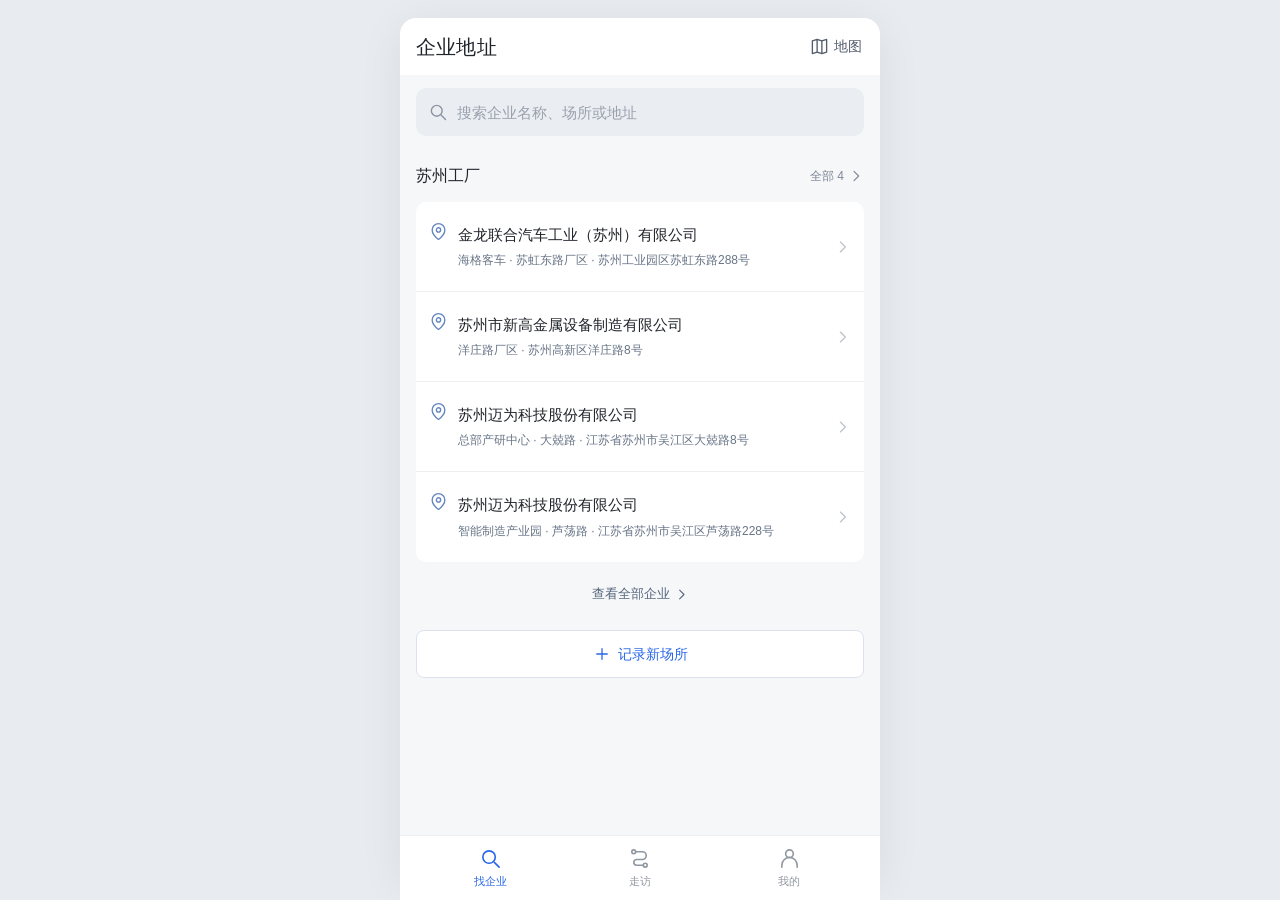
==== commit aeffdd34: "Use native map apps only and simplify mobile copy" ====
--- a/user.html
+++ b/user.html
@@ -1,6 +1,6 @@
-﻿<!doctype html>
+<!doctype html>
 <html lang="zh-CN">
-<head><meta charset="UTF-8"><meta name="viewport" content="width=device-width,initial-scale=1,viewport-fit=cover"><meta name="theme-color" content="#ffffff"><title>地址备忘录</title><link rel="stylesheet" href="vendor/leaflet-1.9.4/leaflet.css"><link rel="stylesheet" href="arrival-guide.css?v=20261104-h5-refine1"><link rel="stylesheet" href="user-styles.css?v=20261104-bottom-fix1"><link rel="stylesheet" href="position-editor.css?v=20261104-h5-refine1"><link rel="stylesheet" href="h5-refinement.css?v=20261104-h5-refine1"></head>
+<head><meta charset="UTF-8"><meta name="viewport" content="width=device-width,initial-scale=1,viewport-fit=cover"><meta name="theme-color" content="#ffffff"><title>地址备忘录</title><link rel="stylesheet" href="vendor/leaflet-1.9.4/leaflet.css"><link rel="stylesheet" href="arrival-guide.css?v=20261111-native-clean2"><link rel="stylesheet" href="user-styles.css?v=20261111-native-clean2"><link rel="stylesheet" href="position-editor.css?v=20261111-native-clean2"><link rel="stylesheet" href="h5-refinement.css?v=20261111-native-clean2"></head>
 <body>
 <svg class="symbols" aria-hidden="true" xmlns="http://www.w3.org/2000/svg"><defs>
 <symbol id="u-search" viewBox="0 0 24 24"><circle cx="10.5" cy="10.5" r="6.5"/><path d="m16 16 5 5"/></symbol><symbol id="u-map" viewBox="0 0 24 24"><path d="m3 5 6-2 6 2 6-2v16l-6 2-6-2-6 2V5ZM9 3v16m6-14v16"/></symbol><symbol id="u-route" viewBox="0 0 24 24"><circle cx="6" cy="5" r="2"/><circle cx="18" cy="19" r="2"/><path d="M8 5h7a4 4 0 0 1 0 8H9a3 3 0 0 0 0 6h7"/></symbol><symbol id="u-user" viewBox="0 0 24 24"><circle cx="12" cy="7" r="4"/><path d="M4 21v-2a8 8 0 0 1 16 0v2"/></symbol><symbol id="u-pin" viewBox="0 0 24 24"><path d="M20 10c0 6-8 12-8 12S4 16 4 10a8 8 0 1 1 16 0Z"/><circle cx="12" cy="10" r="2.7"/></symbol><symbol id="u-arrow" viewBox="0 0 24 24"><path d="m12 4 8 16-8-4-8 4 8-16Z"/></symbol><symbol id="u-plus" viewBox="0 0 24 24"><path d="M12 5v14M5 12h14"/></symbol><symbol id="u-camera" viewBox="0 0 24 24"><path d="M3 7h4l2-3h6l2 3h4v14H3V7Z"/><circle cx="12" cy="13" r="4"/></symbol><symbol id="u-close" viewBox="0 0 24 24"><path d="m6 6 12 12M6 18 18 6"/></symbol><symbol id="u-check" viewBox="0 0 24 24"><path d="m5 12 4 4L19 6"/></symbol><symbol id="u-clock" viewBox="0 0 24 24"><circle cx="12" cy="12" r="9"/><path d="M12 7v5l3 2"/></symbol><symbol id="u-chevron" viewBox="0 0 24 24"><path d="m9 5 7 7-7 7"/></symbol><symbol id="u-back" viewBox="0 0 24 24"><path d="m15 5-7 7 7 7"/></symbol><symbol id="u-more" viewBox="0 0 24 24"><circle cx="5" cy="12" r="1"/><circle cx="12" cy="12" r="1"/><circle cx="19" cy="12" r="1"/></symbol><symbol id="u-lock" viewBox="0 0 24 24"><rect x="5" y="10" width="14" height="11" rx="2"/><path d="M8 10V7a4 4 0 0 1 8 0v3"/></symbol><symbol id="u-info" viewBox="0 0 24 24"><circle cx="12" cy="12" r="9"/><path d="M12 11v6m0-10v1"/></symbol><symbol id="u-trash" viewBox="0 0 24 24"><path d="M4 7h16m-10 4v6m4-6v6M9 7V4h6v3l1 14H8L9 7Z"/></symbol>
@@ -18,13 +18,13 @@
 <symbol id="u-phone" viewBox="0 0 24 24"><path d="M6 3h3l2 5-3 2a14 14 0 0 0 6 6l2-3 5 2v3a3 3 0 0 1-3 3C9 20 4 15 3 6a3 3 0 0 1 3-3Z"/></symbol>
 </defs></svg>
 <div class="phone-app">
-  <header class="user-topbar"><div class="user-brand"><span class="brand-pin"><svg><use href="#u-pin"/></svg></span><span>地址备忘录<small>现场地址记录</small></span></div><button class="top-icon" data-action="guide" aria-label="使用说明"><svg><use href="#u-info"/></svg></button></header>
+  <header class="user-topbar"><div class="user-brand"><span class="brand-pin"><svg><use href="#u-pin"/></svg></span><span>地址备忘录</span></div><button class="top-icon" data-action="guide" aria-label="使用说明"><svg><use href="#u-info"/></svg></button></header>
   <main id="user-content" tabindex="-1"></main>
   <nav class="user-tabbar" aria-label="主要导航"><button data-page="home" class="active"><svg><use href="#u-search"/></svg><span>找企业</span></button><button data-page="route"><svg><use href="#u-route"/></svg><span>走访</span><b id="user-route-count" hidden>0</b></button><button data-page="mine"><svg><use href="#u-user"/></svg><span>我的</span></button></nav>
 </div>
-<dialog id="user-modal"><div class="modal-head"><div><span class="eyebrow" id="user-modal-kicker">地址备忘录</span><h2 id="user-modal-title"></h2></div><button class="top-icon" data-action="close-modal" aria-label="关闭"><svg><use href="#u-close"/></svg></button></div><div id="user-modal-body"></div></dialog>
+<dialog id="user-modal"><div class="modal-head"><div><h2 id="user-modal-title"></h2></div><button class="top-icon" data-action="close-modal" aria-label="关闭"><svg><use href="#u-close"/></svg></button></div><div id="user-modal-body"></div></dialog>
 <aside id="user-detail" class="user-detail" hidden tabindex="-1" role="dialog" aria-modal="true"></aside><div id="user-backdrop" class="user-backdrop" hidden></div><div id="user-toast" class="user-toast" hidden role="status" aria-live="polite"></div><input id="user-photo-file" type="file" accept="image/jpeg,image/png,image/webp" hidden>
-<script src="vendor/leaflet-1.9.4/leaflet.js"></script><script src="core.js"></script><script src="maps.js"></script><script src="guide-core.js"></script><script src="user-data.js?v=20261104-h5-refine1"></script><script src="factory-data.js?v=20261104-h5-refine1"></script><script src="location-map.js?v=20261104-h5-refine1"></script><script src="position-editor.js?v=20261104-h5-refine1"></script><script src="arrival-guide.js?v=20261104-h5-refine1"></script><script src="user-app.js?v=20261104-h5-refine1"></script>
+<script src="vendor/leaflet-1.9.4/leaflet.js"></script><script src="core.js"></script><script src="maps.js"></script><script src="guide-core.js"></script><script src="user-data.js?v=20261111-native-clean2"></script><script src="factory-data.js?v=20261111-native-clean2"></script><script src="location-map.js?v=20261111-native-clean2"></script><script src="position-editor.js?v=20261111-native-clean2"></script><script src="arrival-guide.js?v=20261111-native-clean2"></script><script src="user-app.js?v=20261111-native-clean2"></script>
 </body></html>
 
 
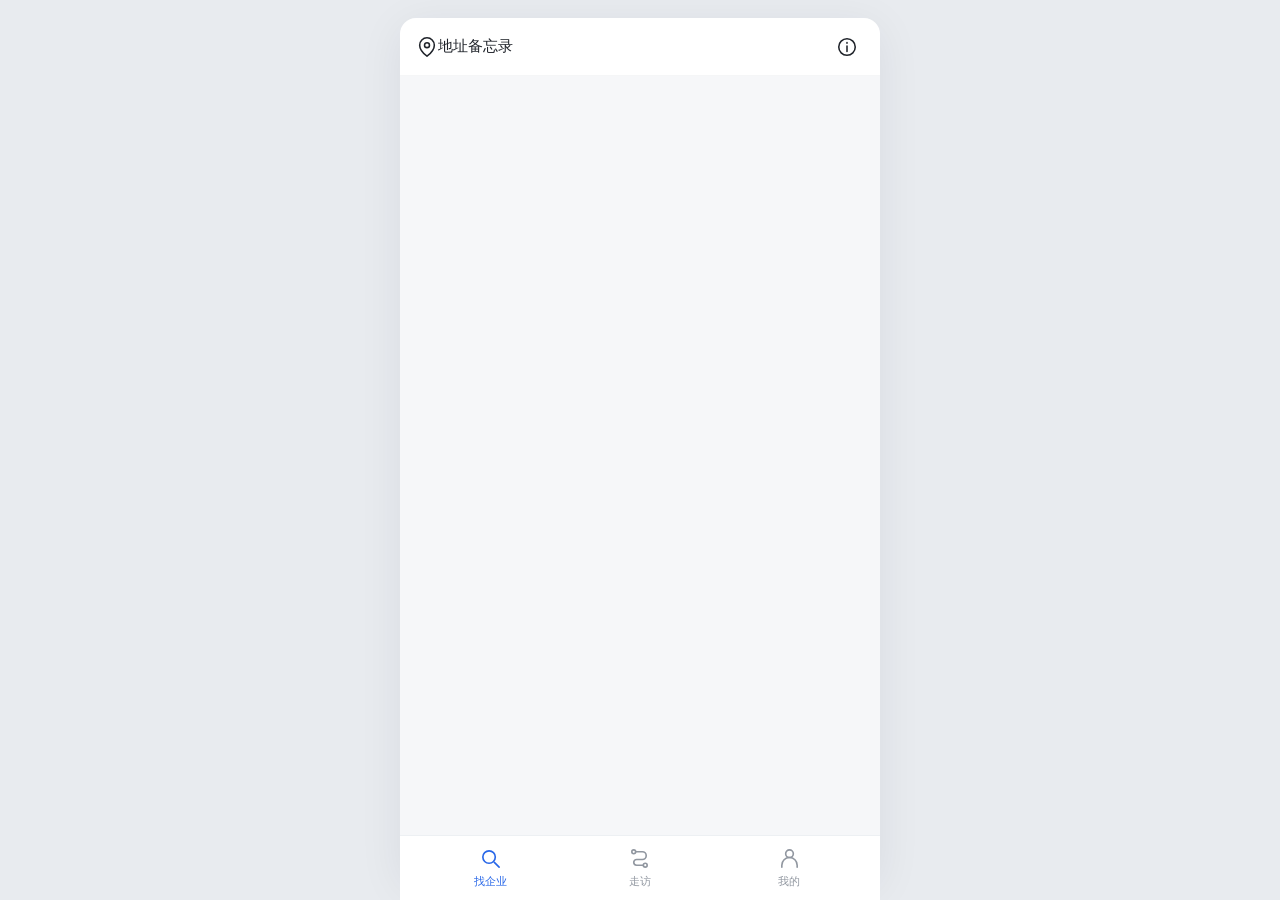
==== commit 742e7ac1: "fix: 空态与示例指引、坐标来源标注、走访入口提示、记录导入、安卓 intent 导航" ====
--- a/user.html
+++ b/user.html
@@ -1,6 +1,6 @@
 <!doctype html>
 <html lang="zh-CN">
-<head><meta charset="UTF-8"><meta name="viewport" content="width=device-width,initial-scale=1,viewport-fit=cover"><meta name="theme-color" content="#ffffff"><title>地址备忘录</title><link rel="stylesheet" href="vendor/leaflet-1.9.4/leaflet.css"><link rel="stylesheet" href="arrival-guide.css?v=20261111-native-clean2"><link rel="stylesheet" href="user-styles.css?v=20261111-native-clean2"><link rel="stylesheet" href="position-editor.css?v=20261111-native-clean2"><link rel="stylesheet" href="h5-refinement.css?v=20261111-native-clean2"></head>
+<head><meta charset="UTF-8"><meta name="viewport" content="width=device-width,initial-scale=1,viewport-fit=cover"><meta name="theme-color" content="#ffffff"><title>地址备忘录</title><link rel="stylesheet" href="vendor/leaflet-1.9.4/leaflet.css"><link rel="stylesheet" href="arrival-guide.css?v=20261117-audit1"><link rel="stylesheet" href="user-styles.css?v=20261117-audit1"><link rel="stylesheet" href="position-editor.css?v=20261117-audit1"><link rel="stylesheet" href="h5-refinement.css?v=20261117-audit1"></head>
 <body>
 <svg class="symbols" aria-hidden="true" xmlns="http://www.w3.org/2000/svg"><defs>
 <symbol id="u-search" viewBox="0 0 24 24"><circle cx="10.5" cy="10.5" r="6.5"/><path d="m16 16 5 5"/></symbol><symbol id="u-map" viewBox="0 0 24 24"><path d="m3 5 6-2 6 2 6-2v16l-6 2-6-2-6 2V5ZM9 3v16m6-14v16"/></symbol><symbol id="u-route" viewBox="0 0 24 24"><circle cx="6" cy="5" r="2"/><circle cx="18" cy="19" r="2"/><path d="M8 5h7a4 4 0 0 1 0 8H9a3 3 0 0 0 0 6h7"/></symbol><symbol id="u-user" viewBox="0 0 24 24"><circle cx="12" cy="7" r="4"/><path d="M4 21v-2a8 8 0 0 1 16 0v2"/></symbol><symbol id="u-pin" viewBox="0 0 24 24"><path d="M20 10c0 6-8 12-8 12S4 16 4 10a8 8 0 1 1 16 0Z"/><circle cx="12" cy="10" r="2.7"/></symbol><symbol id="u-arrow" viewBox="0 0 24 24"><path d="m12 4 8 16-8-4-8 4 8-16Z"/></symbol><symbol id="u-plus" viewBox="0 0 24 24"><path d="M12 5v14M5 12h14"/></symbol><symbol id="u-camera" viewBox="0 0 24 24"><path d="M3 7h4l2-3h6l2 3h4v14H3V7Z"/><circle cx="12" cy="13" r="4"/></symbol><symbol id="u-close" viewBox="0 0 24 24"><path d="m6 6 12 12M6 18 18 6"/></symbol><symbol id="u-check" viewBox="0 0 24 24"><path d="m5 12 4 4L19 6"/></symbol><symbol id="u-clock" viewBox="0 0 24 24"><circle cx="12" cy="12" r="9"/><path d="M12 7v5l3 2"/></symbol><symbol id="u-chevron" viewBox="0 0 24 24"><path d="m9 5 7 7-7 7"/></symbol><symbol id="u-back" viewBox="0 0 24 24"><path d="m15 5-7 7 7 7"/></symbol><symbol id="u-more" viewBox="0 0 24 24"><circle cx="5" cy="12" r="1"/><circle cx="12" cy="12" r="1"/><circle cx="19" cy="12" r="1"/></symbol><symbol id="u-lock" viewBox="0 0 24 24"><rect x="5" y="10" width="14" height="11" rx="2"/><path d="M8 10V7a4 4 0 0 1 8 0v3"/></symbol><symbol id="u-info" viewBox="0 0 24 24"><circle cx="12" cy="12" r="9"/><path d="M12 11v6m0-10v1"/></symbol><symbol id="u-trash" viewBox="0 0 24 24"><path d="M4 7h16m-10 4v6m4-6v6M9 7V4h6v3l1 14H8L9 7Z"/></symbol>
@@ -24,7 +24,7 @@
 </div>
 <dialog id="user-modal"><div class="modal-head"><div><h2 id="user-modal-title"></h2></div><button class="top-icon" data-action="close-modal" aria-label="关闭"><svg><use href="#u-close"/></svg></button></div><div id="user-modal-body"></div></dialog>
 <aside id="user-detail" class="user-detail" hidden tabindex="-1" role="dialog" aria-modal="true"></aside><div id="user-backdrop" class="user-backdrop" hidden></div><div id="user-toast" class="user-toast" hidden role="status" aria-live="polite"></div><input id="user-photo-file" type="file" accept="image/jpeg,image/png,image/webp" hidden>
-<script src="vendor/leaflet-1.9.4/leaflet.js"></script><script src="core.js"></script><script src="maps.js"></script><script src="guide-core.js"></script><script src="user-data.js?v=20261111-native-clean2"></script><script src="factory-data.js?v=20261111-native-clean2"></script><script src="location-map.js?v=20261111-native-clean2"></script><script src="position-editor.js?v=20261111-native-clean2"></script><script src="arrival-guide.js?v=20261111-native-clean2"></script><script src="user-app.js?v=20261111-native-clean2"></script>
+<script src="vendor/leaflet-1.9.4/leaflet.js"></script><script src="core.js"></script><script src="maps.js"></script><script src="guide-core.js"></script><script src="user-data.js?v=20261117-audit1"></script><script src="factory-data.js?v=20261117-audit1"></script><script src="location-map.js?v=20261117-audit1"></script><script src="position-editor.js?v=20261117-audit1"></script><script src="arrival-guide.js?v=20261117-audit1"></script><script src="user-app.js?v=20261117-audit1"></script>
 </body></html>
 
 
--- a/h5-refinement.css
+++ b/h5-refinement.css
@@ -39,4 +39,39 @@
 #arrival-dialog .ag-cover-compact .ag-cover-info>button{background:#2867e8;color:#fff;flex:0 0 55px;border-radius:7px;min-height:50px}
 .ag-public-source{color:#687587}
 button:focus-visible,a:focus-visible{outline:2px solid #2867e8;outline-offset:2px}
+.visit-options{background:#fff;border-radius:10px;overflow:hidden}
+.visit-option{display:flex;align-items:flex-start;gap:12px;width:100%;padding:16px 14px;border-bottom:1px solid var(--line);text-align:left}
+.visit-option:last-child{border-bottom:0}
+.visit-option.is-selected{background:#f7faff}
+.visit-checkbox{display:grid;place-items:center;width:24px;height:24px;margin-top:2px;flex:0 0 24px;border:1px solid #c6cfdb;border-radius:6px;background:#fff;color:#fff}
+.visit-checkbox svg{width:18px;height:18px}
+.visit-option.is-selected .visit-checkbox{background:var(--blue);border-color:var(--blue)}
+.visit-option-text{display:flex;flex-direction:column;gap:5px;min-width:0;flex:1}
+.visit-option-text b{font-size:15px;line-height:1.6;font-weight:500;overflow-wrap:anywhere}
+.visit-option-text>span,.visit-option-text small{font-size:12px;line-height:1.7;color:#687587;overflow-wrap:anywhere}
+.visit-location-needed,.visit-option-text>.visit-location-needed{font-size:12px;color:#9a6726;line-height:1.7;display:block;margin:4px 0}
+.visit-option-text>.visit-finished-label{color:#637e69}
+#visit-selection-count{font-size:13px;color:#687587}
+.visit-selection-dock .secondary{min-width:76px}
+.visit-selection-dock .primary{font-size:15px}
+body:has(#user-content.has-dock)>.user-toast{bottom:calc(var(--nav) + 104px)}
+.visit-undo{color:var(--blue);font-size:12px;padding:0 6px;flex-shrink:0}
+.route-item.is-completed .route-controls .icon-button{min-width:32px;padding:10px 5px}
 @media(max-width:370px){.result-tags{max-width:100%}.route-controls .icon-button{min-width:34px;padding:10px 6px}.route-add-text{min-width:88px}.public-factories .section-heading h2{font-size:15px}.public-factories .section-heading h2 small{font-size:10px;margin-left:4px}}
+
+/* —— 2026-11-17 走查修正 —— */
+.ag-empty-cta{display:flex;flex-direction:column;align-items:center;gap:10px;padding:28px 18px;color:#8a949c}
+.ag-empty-cta svg{width:26px;height:26px;stroke:#b3bcc3;fill:none;stroke-width:1.6}
+.ag-empty-cta p{margin:0;font-size:14px;color:#6d777e}
+.ag-empty-cta button.ag-primary{width:auto;margin:2px 0 0;padding:11px 22px;font-size:15px;display:inline-flex;align-items:center;gap:6px}
+.ag-empty-cta button.ag-primary svg{width:16px;height:16px;stroke:#fff}
+.ag-empty-cta small{font-size:12px;color:#9aa4ab;line-height:1.6;text-align:center;max-width:250px}
+.ag-demo-chip{display:inline-block;margin-left:8px;padding:2px 7px;border-radius:5px;background:#fff2e0;color:#ad6b16;font-size:11px;font-weight:500;vertical-align:2px}
+.ag-position-state{display:flex;align-items:flex-start;gap:6px;margin:8px 0 0;padding:9px 11px;border-radius:9px;background:#f3f5f7;color:#6d777e;font-size:12.5px;line-height:1.55}
+.ag-position-state svg{width:14px;height:14px;flex:none;margin-top:2px;stroke:currentColor;fill:none;stroke-width:1.7}
+.ag-position-state.is-public{background:#fff5e8;color:#8a5a12}
+.ag-position-state.is-device{background:#eaf6ef;color:#1f6b45}
+.ag-position-state.is-missing{background:#f3f5f7;color:#7b858c}
+.next-stop-guide{display:inline-flex;align-items:center;gap:2px;margin-top:8px;color:var(--blue);font-size:13px}
+.next-stop-guide svg{width:13px;height:13px;stroke:currentColor;fill:none;stroke-width:1.8}
+.ag-cover-info h2,.next-stop h2{text-wrap:balance}
